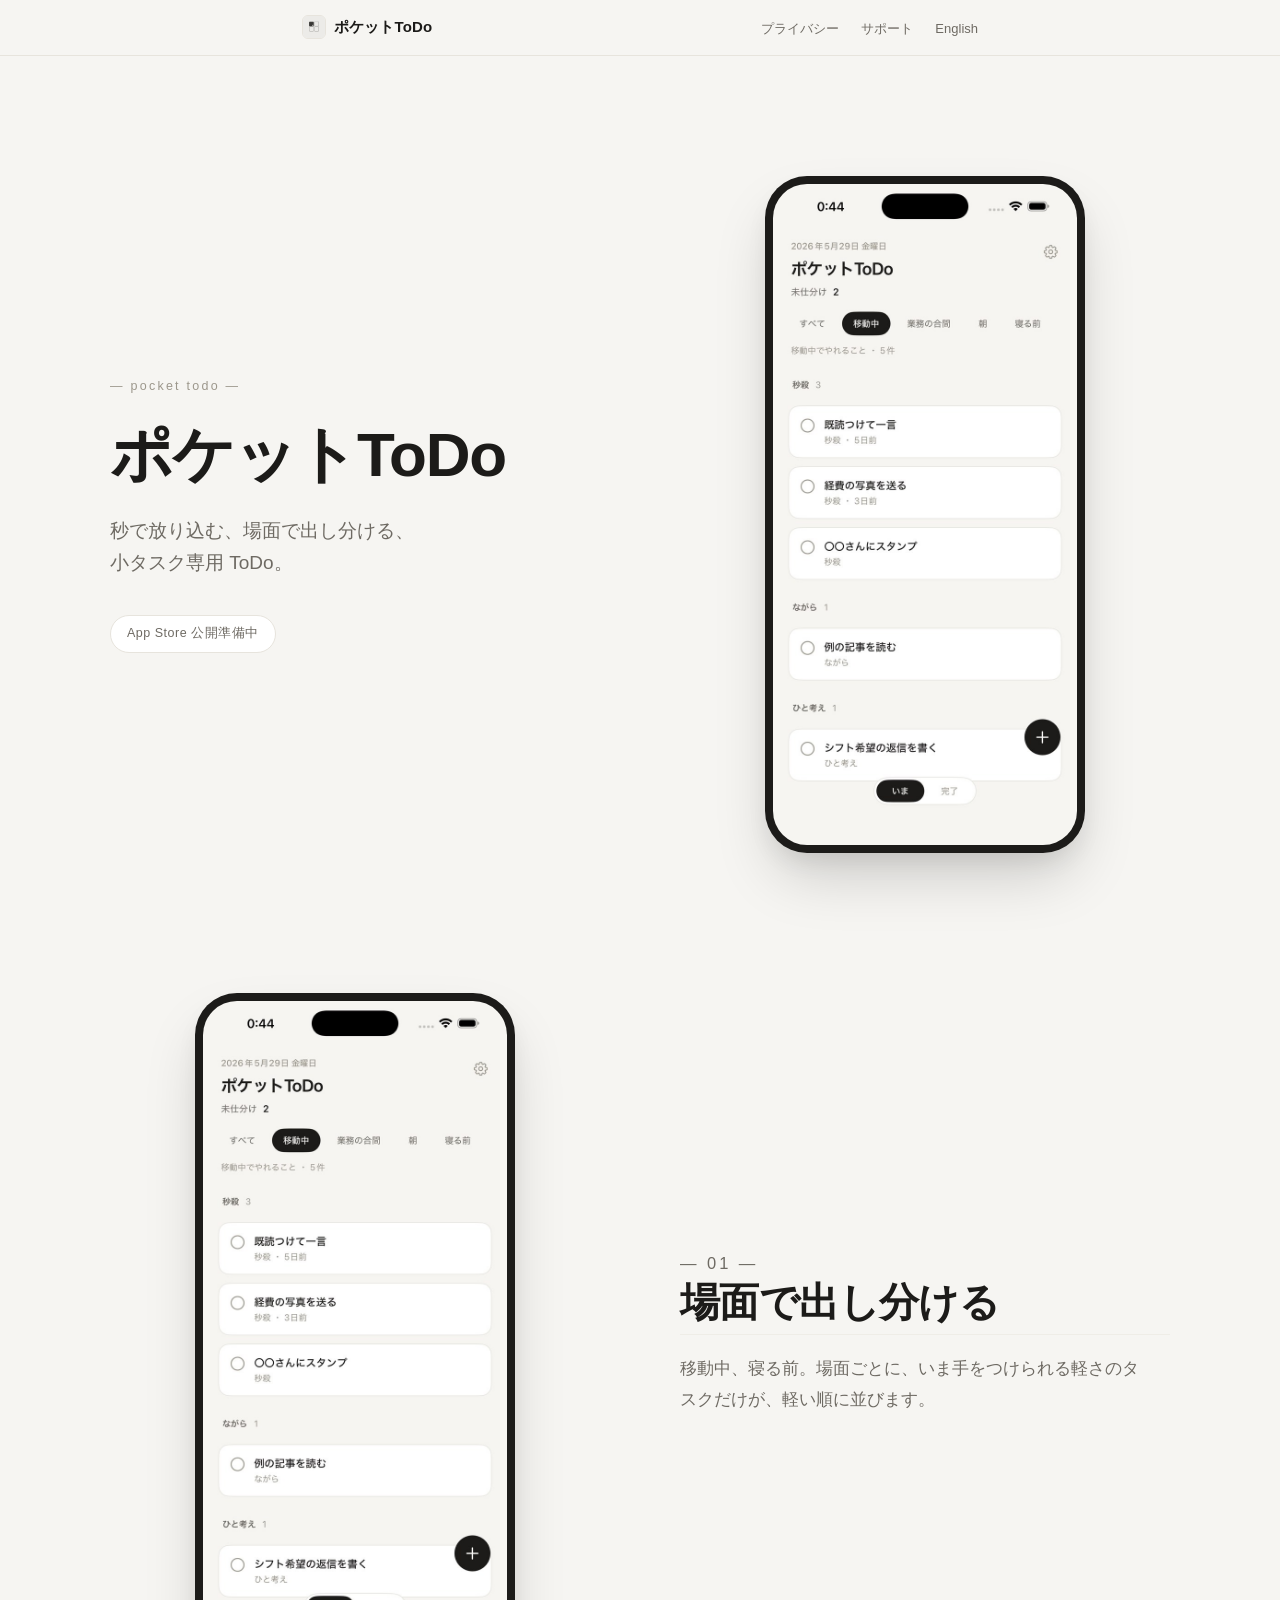
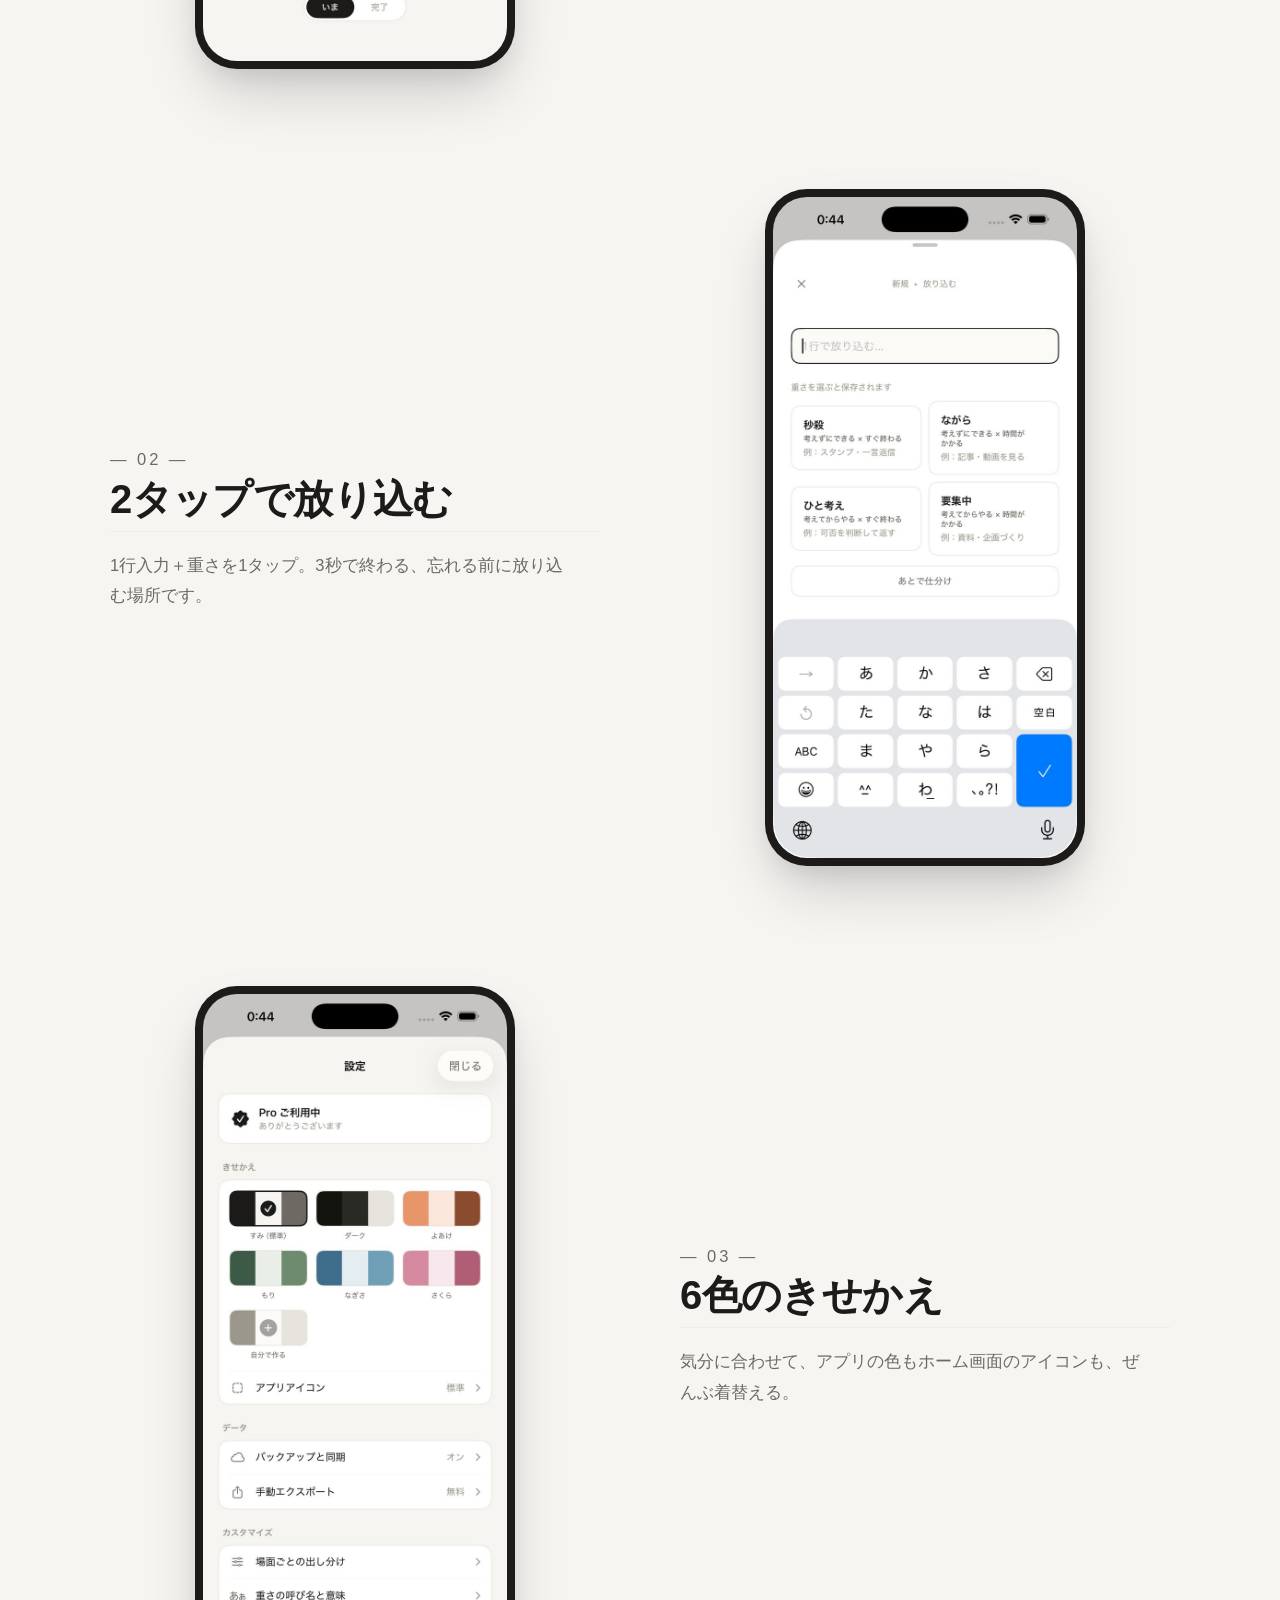
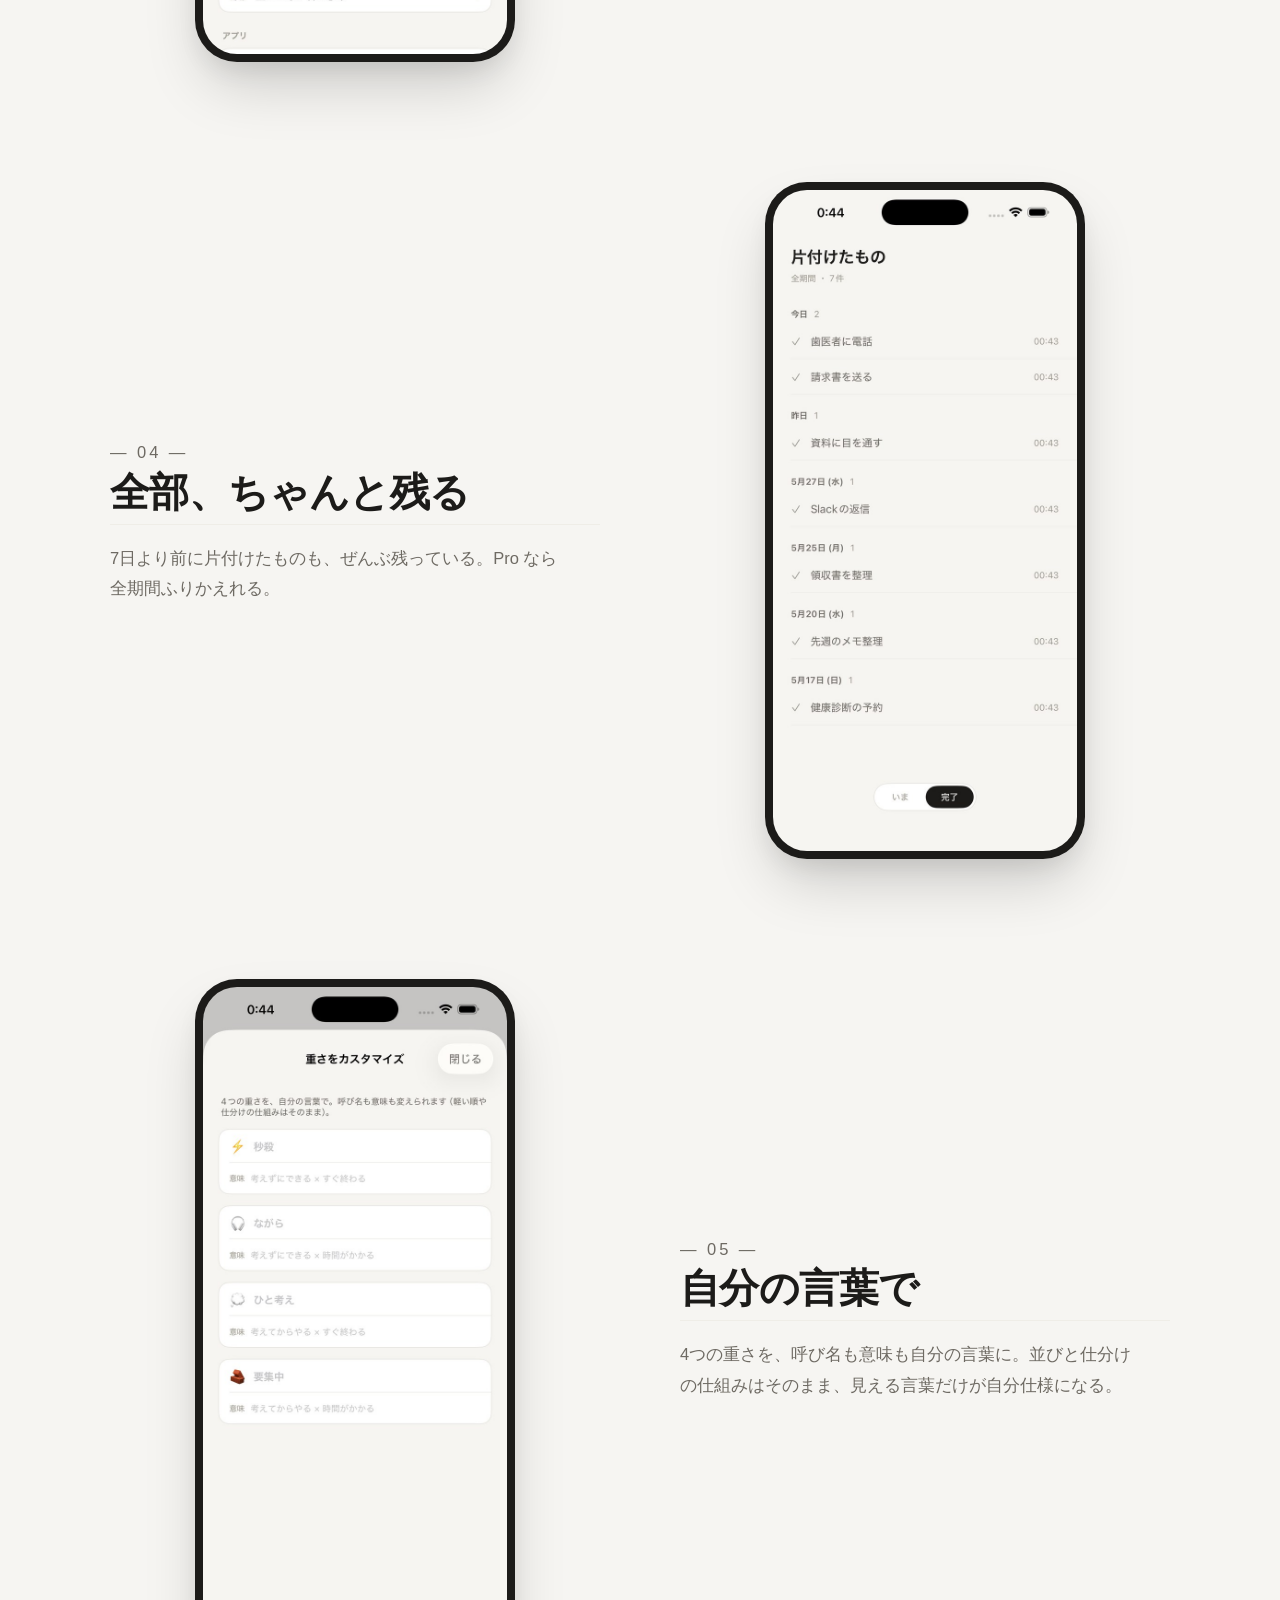
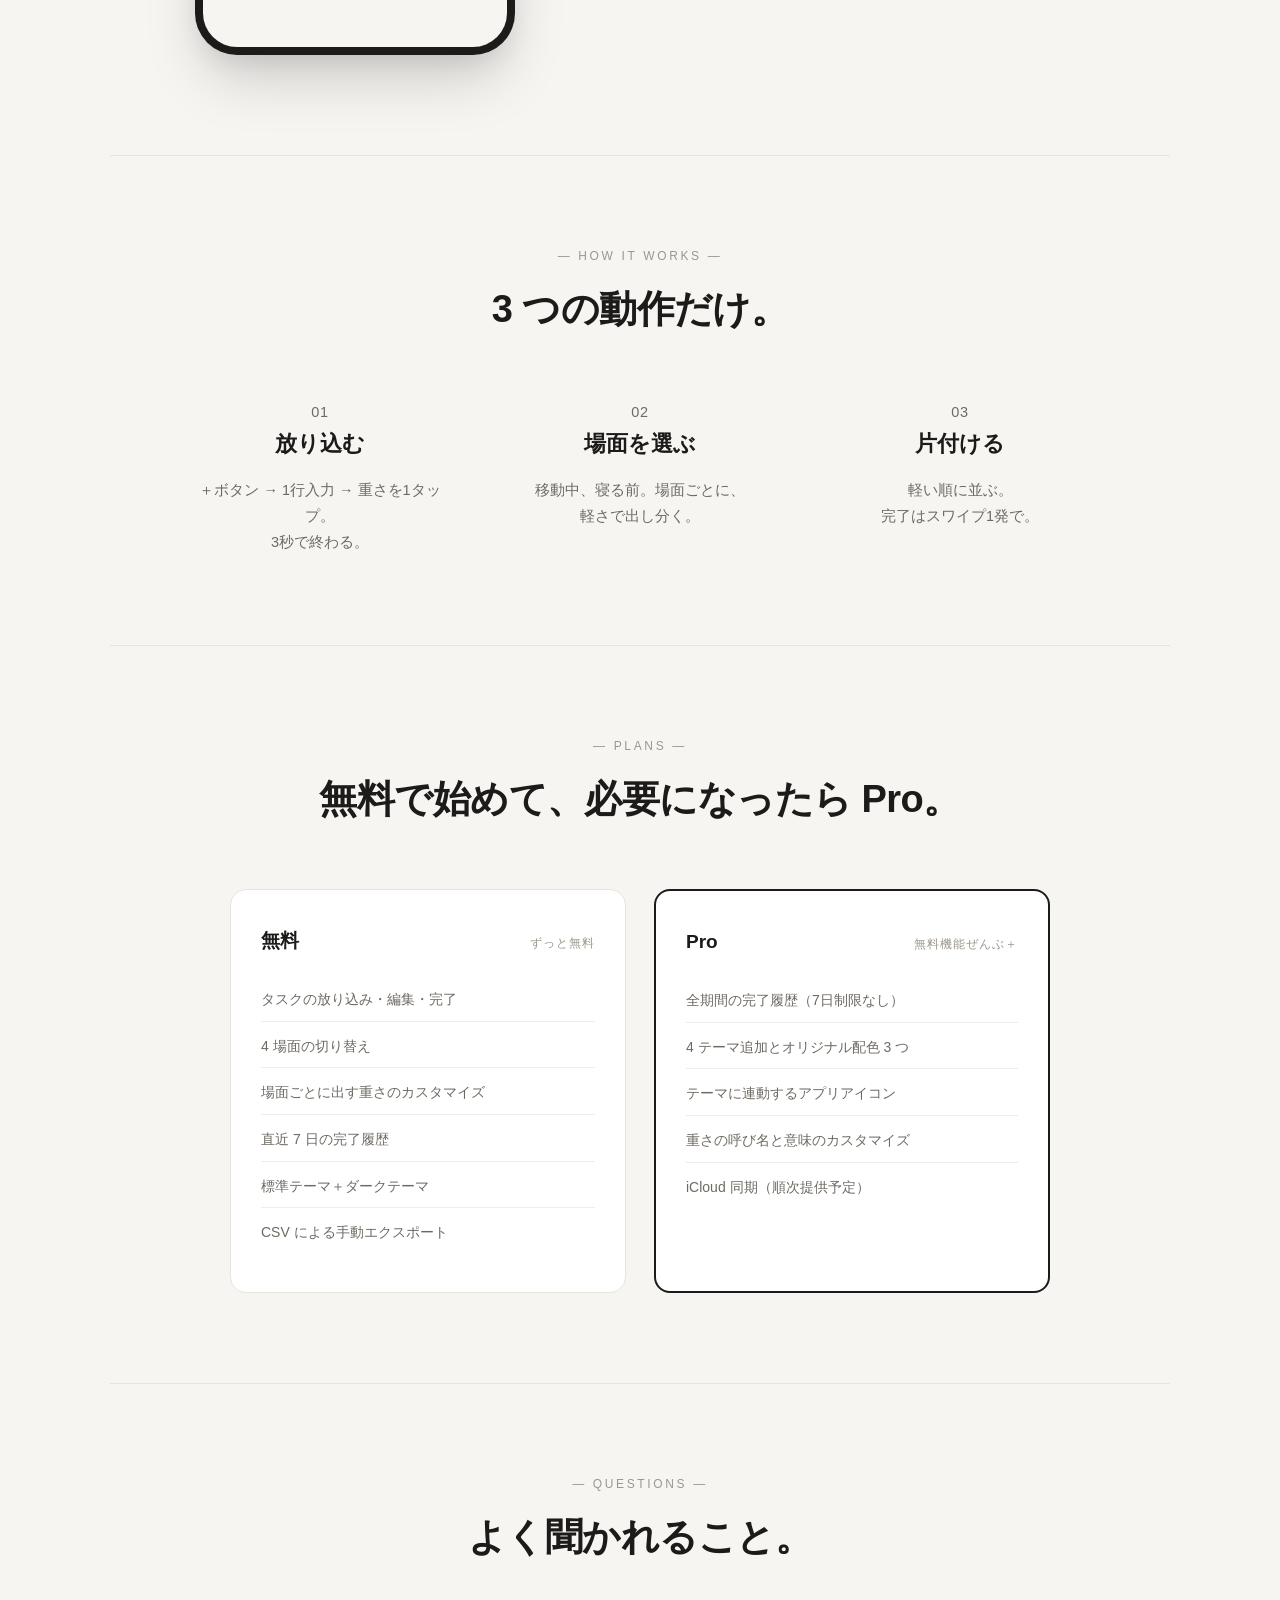
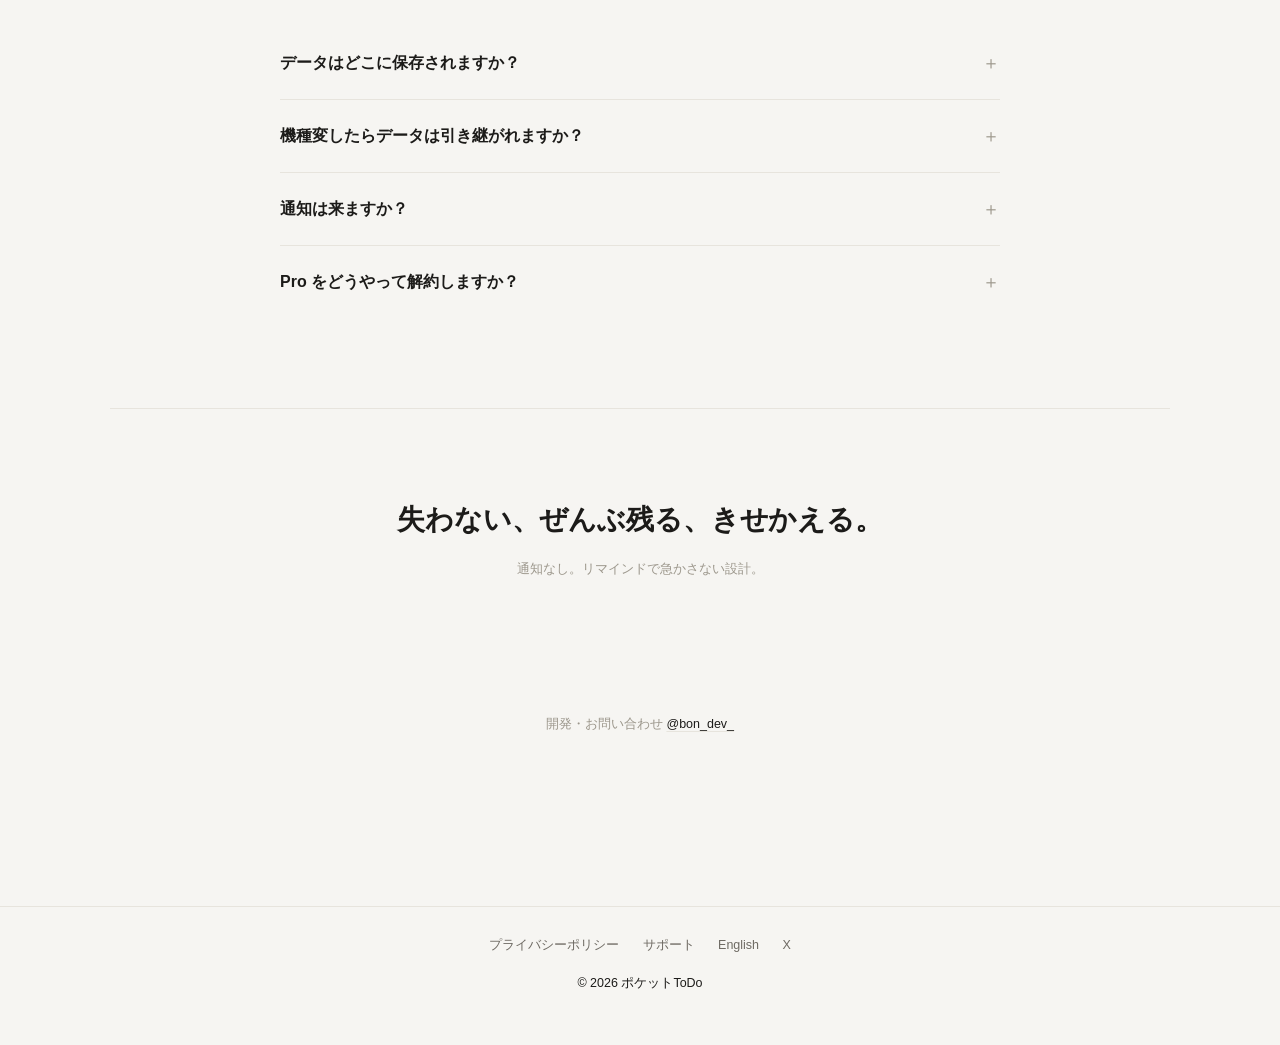
==== b/index.html @ 8f45cc1b "Add A/B landing variants for comparison - /a/ : full version (How it works, Plans, Pricing, FAQ x6, " ====
<!doctype html>
<html lang="ja">
<head>
<meta charset="utf-8">
<title>[B版] ポケットToDo — 必須3つだけ追加</title>
<meta name="viewport" content="width=device-width,initial-scale=1">
<meta name="description" content="秒で放り込む、場面で出し分ける、小タスク専用 ToDo。">
<link rel="icon" type="image/png" href="../icon.png">
<link rel="apple-touch-icon" href="../icon.png">
<link rel="stylesheet" href="../styles.css">
<meta name="theme-color" content="#F6F5F2">
</head>
<body>

<header class="nav"><div class="inner">
  <a class="brand" href="../"><img src="../icon.png" alt="">ポケットToDo</a>
  <nav class="links">
    <a href="../privacy.html">プライバシー</a>
    <a href="../support.html">サポート</a>
    <a href="../en/">English</a>
  </nav>
</div></header>

<main class="wrap-wide">

  <!-- HERO -->
  <section class="hero-v2">
    <div class="hero-text">
      <p class="mark">—  pocket todo  —</p>
      <h1>ポケットToDo</h1>
      <p class="tagline">
        秒で放り込む、場面で出し分ける、<br>
        小タスク専用 ToDo。
      </p>
      <span class="pill">App Store 公開準備中</span>
    </div>
    <div class="hero-phone">
      <div class="phone-frame">
        <img src="../web-screenshots/01-home-ido.jpg" alt="">
      </div>
    </div>
  </section>

  <!-- SHOWCASE -->
  <section class="showcase">
    <article class="feat">
      <div class="feat-phone"><div class="phone-frame"><img src="../web-screenshots/01-home-ido.jpg" alt=""></div></div>
      <div class="feat-text">
        <p class="mark">—  01  —</p>
        <h2>場面で出し分ける</h2>
        <p>移動中、寝る前。場面ごとに、いま手をつけられる軽さのタスクだけが、軽い順に並びます。</p>
      </div>
    </article>
    <article class="feat reverse">
      <div class="feat-phone"><div class="phone-frame"><img src="../web-screenshots/02-add-open.jpg" alt=""></div></div>
      <div class="feat-text">
        <p class="mark">—  02  —</p>
        <h2>2タップで放り込む</h2>
        <p>1行入力＋重さを1タップ。3秒で終わる、忘れる前に放り込む場所です。</p>
      </div>
    </article>
    <article class="feat">
      <div class="feat-phone"><div class="phone-frame"><img src="../web-screenshots/03-settings-themes.jpg" alt=""></div></div>
      <div class="feat-text">
        <p class="mark">—  03  —</p>
        <h2>6色のきせかえ</h2>
        <p>気分に合わせて、アプリの色もホーム画面のアイコンも、ぜんぶ着替える。</p>
      </div>
    </article>
    <article class="feat reverse">
      <div class="feat-phone"><div class="phone-frame"><img src="../web-screenshots/04-history-full.jpg" alt=""></div></div>
      <div class="feat-text">
        <p class="mark">—  04  —</p>
        <h2>全部、ちゃんと残る</h2>
        <p>7日より前に片付けたものも、ぜんぶ残っている。Pro なら全期間ふりかえれる。</p>
      </div>
    </article>
    <article class="feat">
      <div class="feat-phone"><div class="phone-frame"><img src="../web-screenshots/05-weight-rename.jpg" alt=""></div></div>
      <div class="feat-text">
        <p class="mark">—  05  —</p>
        <h2>自分の言葉で</h2>
        <p>4つの重さを、呼び名も意味も自分の言葉に。並びと仕分けの仕組みはそのまま、見える言葉だけが自分仕様になる。</p>
      </div>
    </article>
  </section>

  <!-- HOW IT WORKS -->
  <section class="howto">
    <p class="section-mark">—  HOW IT WORKS  —</p>
    <h3 class="section-title">3 つの動作だけ。</h3>
    <div class="steps">
      <div class="step">
        <p class="step-num">01</p>
        <h4>放り込む</h4>
        <p>＋ボタン → 1行入力 → 重さを1タップ。<br>3秒で終わる。</p>
      </div>
      <div class="step">
        <p class="step-num">02</p>
        <h4>場面を選ぶ</h4>
        <p>移動中、寝る前。場面ごとに、<br>軽さで出し分く。</p>
      </div>
      <div class="step">
        <p class="step-num">03</p>
        <h4>片付ける</h4>
        <p>軽い順に並ぶ。<br>完了はスワイプ1発で。</p>
      </div>
    </div>
  </section>

  <!-- FREE vs PRO -->
  <section class="tiers">
    <p class="section-mark">—  PLANS  —</p>
    <h3 class="section-title">無料で始めて、必要になったら Pro。</h3>
    <div class="tier-cards">
      <div class="tier">
        <div class="tier-head">
          <h4>無料</h4>
          <span class="tier-tag">ずっと無料</span>
        </div>
        <ul>
          <li>タスクの放り込み・編集・完了</li>
          <li>4 場面の切り替え</li>
          <li>場面ごとに出す重さのカスタマイズ</li>
          <li>直近 7 日の完了履歴</li>
          <li>標準テーマ＋ダークテーマ</li>
          <li>CSV による手動エクスポート</li>
        </ul>
      </div>
      <div class="tier pro">
        <div class="tier-head">
          <h4>Pro</h4>
          <span class="tier-tag">無料機能ぜんぶ＋</span>
        </div>
        <ul>
          <li>全期間の完了履歴（7日制限なし）</li>
          <li>4 テーマ追加とオリジナル配色 3 つ</li>
          <li>テーマに連動するアプリアイコン</li>
          <li>重さの呼び名と意味のカスタマイズ</li>
          <li>iCloud 同期（順次提供予定）</li>
        </ul>
      </div>
    </div>
  </section>

  <!-- FAQ -->
  <section class="faq">
    <p class="section-mark">—  QUESTIONS  —</p>
    <h3 class="section-title">よく聞かれること。</h3>
    <div class="qa-list">
      <details class="qa">
        <summary>データはどこに保存されますか？</summary>
        <p>すべて端末内に保存されます。サーバーには一切送られません。アカウント登録もログインも不要です。</p>
      </details>
      <details class="qa">
        <summary>機種変したらデータは引き継がれますか？</summary>
        <p>無料版では「手動エクスポート」（CSV）でデータを書き出し、新しい端末で取り込めます。Pro 版では iCloud 同期に順次対応します。</p>
      </details>
      <details class="qa">
        <summary>通知は来ますか？</summary>
        <p>来ません。急かさない設計のため、通知機能を意図的に持っていません。</p>
      </details>
      <details class="qa">
        <summary>Pro をどうやって解約しますか？</summary>
        <p>iPhone の「設定 → サブスクリプション → ポケットToDo」から解約できます。タスクデータは消えません。</p>
      </details>
    </div>
  </section>

  <!-- PHILOSOPHY -->
  <section class="philosophy">
    <blockquote>失わない、ぜんぶ残る、きせかえる。</blockquote>
    <p class="fine philosophy-cap">通知なし。リマインドで急かさない設計。</p>
  </section>

  <p class="fine" style="margin-top:64px;text-align:center">
    開発・お問い合わせ <a href="https://x.com/bon_dev_" target="_blank" rel="noopener">@bon_dev_</a>
  </p>
</main>

<footer class="site">
  <a href="../privacy.html">プライバシーポリシー</a>
  <a href="../support.html">サポート</a>
  <a href="../en/">English</a>
  <a href="https://x.com/bon_dev_" target="_blank" rel="noopener">X</a>
  <p style="margin-top:16px">&copy; 2026 ポケットToDo</p>
</footer>
</body>
</html>
---- styles.css ----
/* ポケットToDo — Web (Privacy / Support / Landing)
   アプリのsumiパレットに完全準拠した最小スタイル */

:root {
  --bg: #F6F5F2;
  --surface: #FFFFFF;
  --ink: #1C1B19;
  --ink2: #6E6A63;
  --ink3: #9C978C;
  --hairline: #E7E4DD;
  --divider: #EFEDE7;
  --r-card: 16px;
  --r-ctl: 13px;
}

* { box-sizing: border-box; }

html, body {
  margin: 0;
  padding: 0;
  background: var(--bg);
  color: var(--ink);
  font-family: -apple-system, BlinkMacSystemFont, "Hiragino Sans",
    "Hiragino Kaku Gothic ProN", "Yu Gothic", Meiryo, sans-serif;
  font-size: 15.5px;
  line-height: 1.75;
  -webkit-font-smoothing: antialiased;
  -webkit-text-size-adjust: 100%;
}

.wrap {
  max-width: 720px;
  margin: 0 auto;
  padding: 40px 22px 80px;
}

/* ヘッダ（全ページ共通） */
header.nav {
  border-bottom: 1px solid var(--hairline);
  background: var(--bg);
  position: sticky;
  top: 0;
  z-index: 10;
  backdrop-filter: saturate(140%) blur(8px);
  -webkit-backdrop-filter: saturate(140%) blur(8px);
}
header.nav .inner {
  max-width: 720px;
  margin: 0 auto;
  padding: 14px 22px;
  display: flex;
  align-items: center;
  justify-content: space-between;
}
header.nav a.brand {
  text-decoration: none;
  color: var(--ink);
  font-weight: 600;
  font-size: 15px;
  letter-spacing: 0.01em;
}
header.nav a.brand img {
  width: 24px;
  height: 24px;
  vertical-align: -7px;
  margin-right: 8px;
  border-radius: 6px;
  border: 1px solid var(--hairline);
}
header.nav .links a {
  color: var(--ink2);
  text-decoration: none;
  font-size: 13px;
  margin-left: 18px;
}
header.nav .links a:hover { color: var(--ink); }

/* タイトル類 */
h1 {
  font-size: 26px;
  font-weight: 600;
  letter-spacing: -0.01em;
  margin: 8px 0 6px;
  line-height: 1.4;
}
h2 {
  font-size: 18px;
  font-weight: 600;
  margin: 40px 0 12px;
  padding-bottom: 8px;
  border-bottom: 1px solid var(--divider);
}
h3 {
  font-size: 15.5px;
  font-weight: 600;
  margin: 28px 0 6px;
}
p { margin: 10px 0; color: var(--ink); }
.lead {
  color: var(--ink2);
  margin-top: 0;
  margin-bottom: 28px;
}
.muted { color: var(--ink2); font-size: 13.5px; }
.fine { color: var(--ink3); font-size: 12.5px; }

a {
  color: var(--ink);
  text-decoration: underline;
  text-decoration-color: var(--hairline);
  text-underline-offset: 3px;
}
a:hover { text-decoration-color: var(--ink2); }

ul { padding-left: 22px; margin: 8px 0; }
li { margin: 4px 0; }

/* カード（FAQ / お問い合わせ など） */
.card {
  background: var(--surface);
  border: 1px solid var(--hairline);
  border-radius: var(--r-card);
  padding: 20px 22px;
  margin: 14px 0;
}
.card h3 { margin-top: 0; }
.card p:last-child { margin-bottom: 0; }

/* フッタ */
footer.site {
  border-top: 1px solid var(--hairline);
  margin-top: 80px;
  padding: 28px 22px 40px;
  text-align: center;
  color: var(--ink3);
  font-size: 12.5px;
}
footer.site a {
  color: var(--ink2);
  margin: 0 10px;
  text-decoration: none;
}
footer.site a:hover { color: var(--ink); text-decoration: underline; }

/* ─────────────────────────────────────────
   ランディング v2 — Pocket Quiet 哲学に準拠
   ───────────────────────────────────────── */

.wrap-wide {
  max-width: 1120px;
  margin: 0 auto;
  padding: 40px 30px 80px;
}

/* 書誌的な小印 */
.mark {
  font-size: 12.5px;
  color: var(--ink3);
  letter-spacing: 0.18em;
  margin: 0 0 24px;
  font-weight: 500;
}

/* HERO v2 */
.hero-v2 {
  display: grid;
  grid-template-columns: 1fr 1fr;
  gap: 80px;
  align-items: center;
  padding: 80px 0 100px;
}
.hero-text h1 {
  font-size: 62px;
  font-weight: 700;
  margin: 0 0 28px;
  letter-spacing: -0.02em;
  line-height: 1.05;
  color: var(--ink);
}
.hero-text .tagline {
  font-size: 19px;
  line-height: 1.7;
  color: var(--ink2);
  margin: 0 0 36px;
}
.hero-text .pill {
  display: inline-block;
  padding: 7px 16px;
  background: var(--surface);
  border: 1px solid var(--hairline);
  border-radius: 999px;
  color: var(--ink2);
  font-size: 12.5px;
  letter-spacing: 0.04em;
}
.hero-phone {
  display: flex;
  justify-content: center;
}

/* デバイスフレーム共通 */
.phone-frame {
  background: var(--ink);
  padding: 8px;
  border-radius: 42px;
  display: inline-block;
  box-shadow:
    0 30px 60px -10px rgba(0, 0, 0, 0.18),
    0 12px 25px -5px rgba(0, 0, 0, 0.08);
  max-width: 320px;
}
.phone-frame img {
  display: block;
  width: 100%;
  border-radius: 34px;
}

/* SHOWCASE */
.showcase {
  display: flex;
  flex-direction: column;
  gap: 120px;
  padding: 40px 0 100px;
}
.feat {
  display: grid;
  grid-template-columns: 1fr 1fr;
  gap: 80px;
  align-items: center;
}
.feat.reverse {
  direction: rtl;
}
.feat.reverse > * {
  direction: ltr;
}
.feat-phone {
  display: flex;
  justify-content: center;
}
.feat-text h2 {
  font-size: 40px;
  font-weight: 700;
  margin: 0 0 18px;
  letter-spacing: -0.015em;
  line-height: 1.2;
  color: var(--ink);
}
.feat-text p {
  font-size: 16.5px;
  line-height: 1.85;
  color: var(--ink2);
  margin: 0;
  max-width: 460px;
}

/* PHILOSOPHY */
.philosophy {
  padding: 90px 0 70px;
  text-align: center;
  border-top: 1px solid var(--hairline);
}
.philosophy blockquote {
  font-size: 28px;
  font-weight: 600;
  color: var(--ink);
  margin: 0 0 18px;
  line-height: 1.5;
  letter-spacing: -0.005em;
}
.philosophy-cap {
  margin: 0 !important;
  color: var(--ink3);
}

/* ─── レスポンシブ ─── */

@media (max-width: 880px) {
  .wrap-wide {
    padding: 30px 22px 60px;
  }
  .hero-v2,
  .feat {
    grid-template-columns: 1fr;
    gap: 50px;
    padding: 50px 0;
  }
  .hero-v2 {
    padding-top: 30px;
  }
  .feat.reverse {
    direction: ltr;
  }
  .feat.reverse .feat-phone {
    order: -1;
  }
  .hero-text h1 {
    font-size: 44px;
  }
  .hero-text .tagline {
    font-size: 17px;
  }
  .feat-text h2 {
    font-size: 30px;
  }
  .showcase {
    gap: 80px;
    padding: 30px 0 70px;
  }
  .phone-frame {
    max-width: 280px;
  }
  .philosophy blockquote {
    font-size: 22px;
  }
}

/* ─────────────────────────────────────────
   追加セクション（A/B 共通）
   ───────────────────────────────────────── */

/* セクション共通 */
.section-mark {
  font-size: 12px;
  letter-spacing: 0.22em;
  color: var(--ink3);
  text-align: center;
  margin: 0 0 18px;
  font-weight: 500;
}
.section-title {
  font-size: 38px;
  font-weight: 700;
  text-align: center;
  margin: 0 0 64px;
  letter-spacing: -0.015em;
  line-height: 1.3;
  color: var(--ink);
}

/* HOW IT WORKS */
.howto {
  padding: 90px 0;
  border-top: 1px solid var(--hairline);
}
.steps {
  display: grid;
  grid-template-columns: repeat(3, 1fr);
  gap: 60px;
  max-width: 900px;
  margin: 0 auto;
}
.step { text-align: center; }
.step-num {
  font-size: 42px;
  font-weight: 200;
  color: var(--ink3);
  margin: 0 0 18px;
  letter-spacing: 0.05em;
  font-feature-settings: "tnum";
}
.step h4 {
  font-size: 22px;
  font-weight: 700;
  margin: 0 0 14px;
  color: var(--ink);
}
.step p {
  font-size: 14.5px;
  color: var(--ink2);
  line-height: 1.8;
  margin: 0;
}

/* FREE vs PRO */
.tiers {
  padding: 90px 0;
  border-top: 1px solid var(--hairline);
}
.tier-cards {
  display: grid;
  grid-template-columns: 1fr 1fr;
  gap: 28px;
  max-width: 820px;
  margin: 0 auto;
}
.tier {
  background: var(--surface);
  border: 1px solid var(--hairline);
  border-radius: var(--r-card);
  padding: 34px 30px;
}
.tier.pro {
  border-color: var(--ink);
  border-width: 2px;
}
.tier-head {
  display: flex;
  align-items: baseline;
  justify-content: space-between;
  margin-bottom: 22px;
}
.tier-head h4 {
  font-size: 19px;
  font-weight: 700;
  margin: 0;
  color: var(--ink);
}
.tier-head .tier-tag {
  font-size: 12px;
  color: var(--ink3);
  letter-spacing: 0.08em;
}
.tier ul {
  list-style: none;
  padding: 0;
  margin: 0;
}
.tier li {
  padding: 10px 0;
  border-bottom: 1px solid var(--divider);
  font-size: 14px;
  color: var(--ink2);
  line-height: 1.55;
}
.tier li:last-child { border-bottom: none; }

/* PRICING */
.pricing-table {
  padding: 90px 0;
  border-top: 1px solid var(--hairline);
}
.prices {
  display: grid;
  grid-template-columns: repeat(3, 1fr);
  gap: 36px;
  max-width: 820px;
  margin: 0 auto 24px;
}
.price { text-align: center; }
.price-name {
  font-size: 12px;
  color: var(--ink3);
  letter-spacing: 0.16em;
  margin: 0 0 14px;
  text-transform: uppercase;
}
.price-amount {
  font-size: 34px;
  font-weight: 700;
  color: var(--ink);
  margin: 0 0 8px;
  letter-spacing: -0.01em;
}
.price-amount span {
  font-size: 15px;
  font-weight: 400;
  color: var(--ink3);
  margin-left: 2px;
}
.price-note {
  font-size: 12.5px;
  color: var(--ink2);
  margin: 0;
  line-height: 1.55;
}

/* FAQ */
.faq {
  padding: 90px 0;
  border-top: 1px solid var(--hairline);
}
.qa-list {
  max-width: 720px;
  margin: 0 auto;
}
.qa {
  border-bottom: 1px solid var(--hairline);
  padding: 22px 0;
}
.qa:last-child { border-bottom: none; }
.qa summary {
  font-size: 16px;
  font-weight: 600;
  color: var(--ink);
  cursor: pointer;
  list-style: none;
  display: flex;
  justify-content: space-between;
  align-items: center;
  gap: 16px;
}
.qa summary::-webkit-details-marker { display: none; }
.qa summary::after {
  content: "＋";
  color: var(--ink3);
  font-weight: 300;
  font-size: 18px;
  line-height: 1;
  flex-shrink: 0;
}
.qa[open] summary::after { content: "−"; }
.qa p {
  font-size: 14.5px;
  color: var(--ink2);
  line-height: 1.8;
  margin: 14px 0 0;
}

/* PRIVACY STATEMENT */
.privacy-statement {
  padding: 100px 0;
  border-top: 1px solid var(--hairline);
  text-align: center;
}
.privacy-statement .big-statement {
  font-size: 17px;
  line-height: 1.95;
  color: var(--ink);
  max-width: 580px;
  margin: 0 auto 22px;
}
.privacy-statement a {
  font-size: 13.5px;
  color: var(--ink2);
}

.center { text-align: center; }

/* レスポンシブ：追加セクション */
@media (max-width: 880px) {
  .section-title { font-size: 28px; margin-bottom: 44px; }
  .steps, .tier-cards, .prices {
    grid-template-columns: 1fr;
    gap: 36px;
  }
  .howto, .tiers, .pricing-table, .faq, .privacy-statement {
    padding: 60px 0;
  }
  .privacy-statement .big-statement { font-size: 15px; }
}

/* ─── 旧 .hero / .features クラスは互換のため残置（privacy/support 兼用） ─── */

.hero {
  text-align: center;
  padding: 60px 0 40px;
}
.hero .icon {
  width: 96px;
  height: 96px;
  border-radius: 22px;
  border: 1px solid var(--hairline);
  margin: 0 auto 24px;
  display: block;
}
.hero h1 {
  font-size: 34px;
  margin-bottom: 10px;
}
.hero .tagline {
  font-size: 17px;
  color: var(--ink2);
  margin: 0 0 32px;
}
.hero .pill {
  display: inline-block;
  padding: 6px 14px;
  background: var(--surface);
  border: 1px solid var(--hairline);
  border-radius: 999px;
  color: var(--ink2);
  font-size: 12.5px;
  letter-spacing: 0.02em;
}
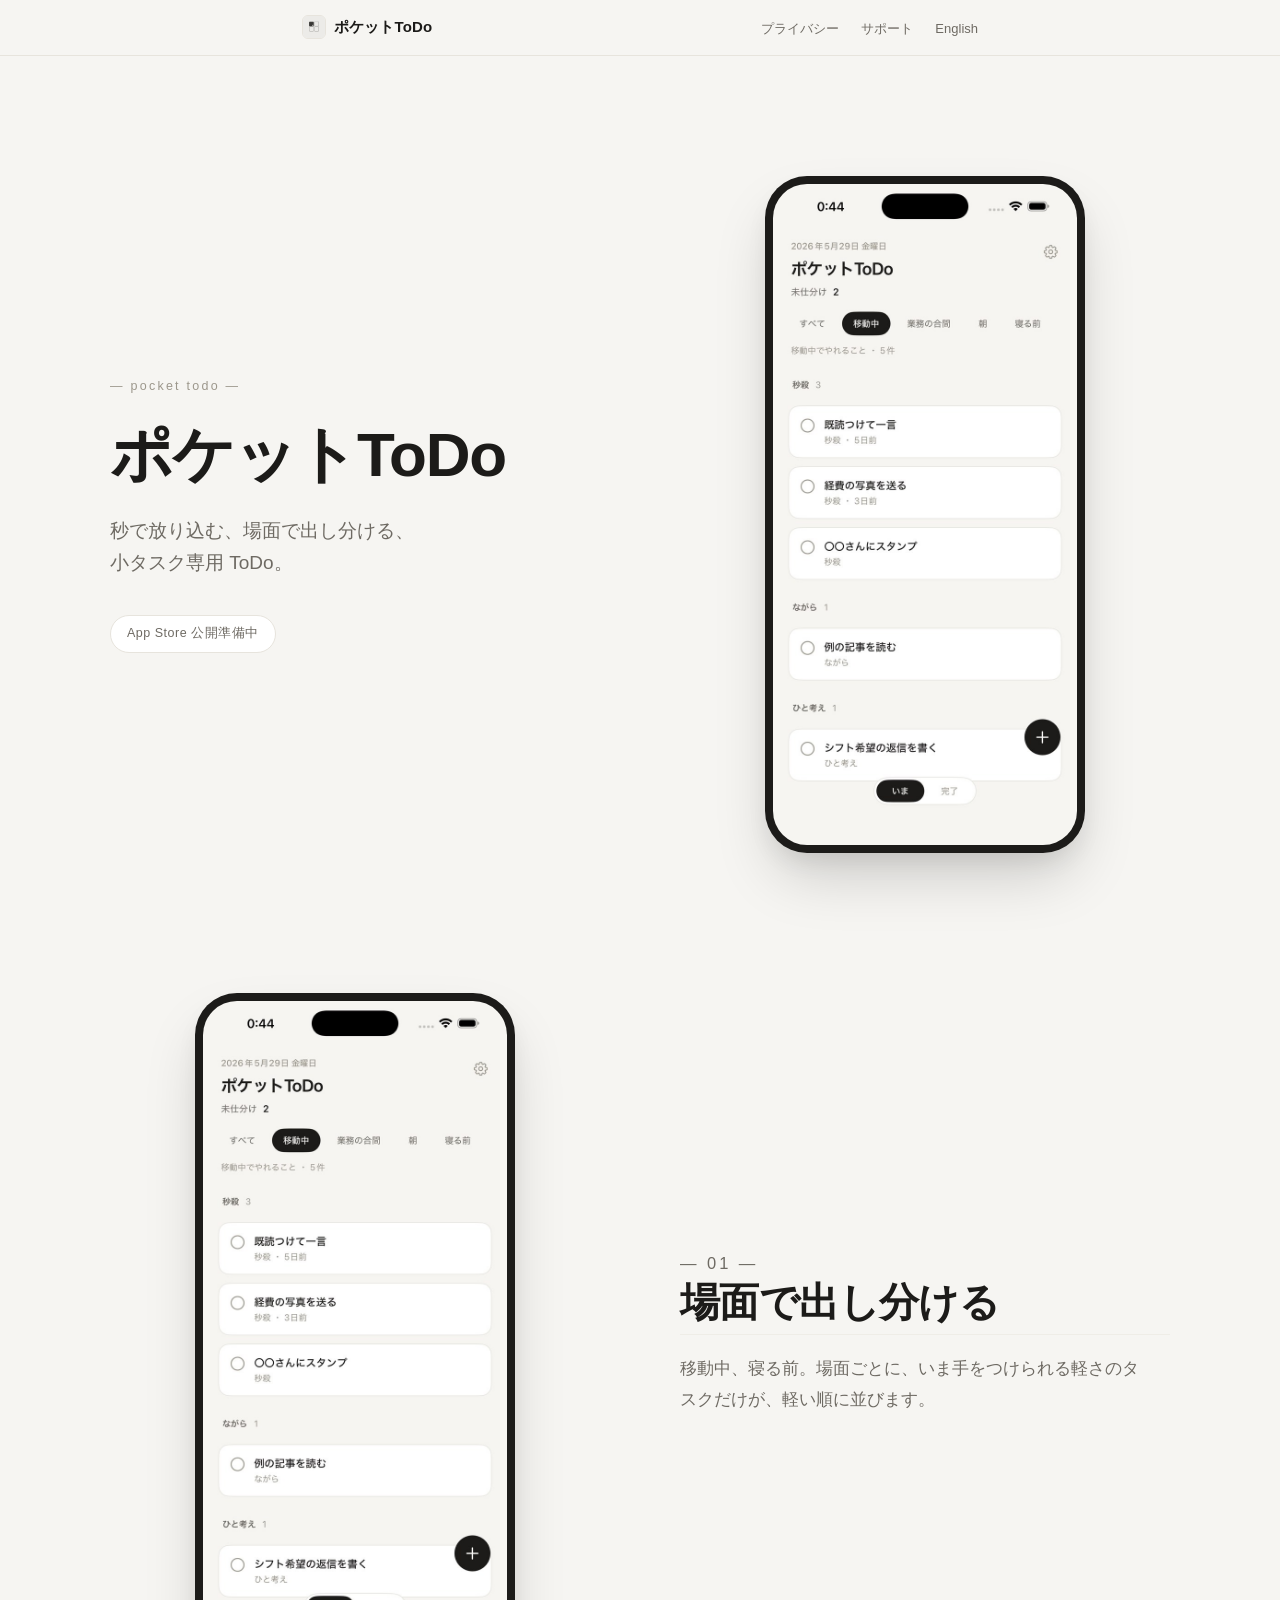
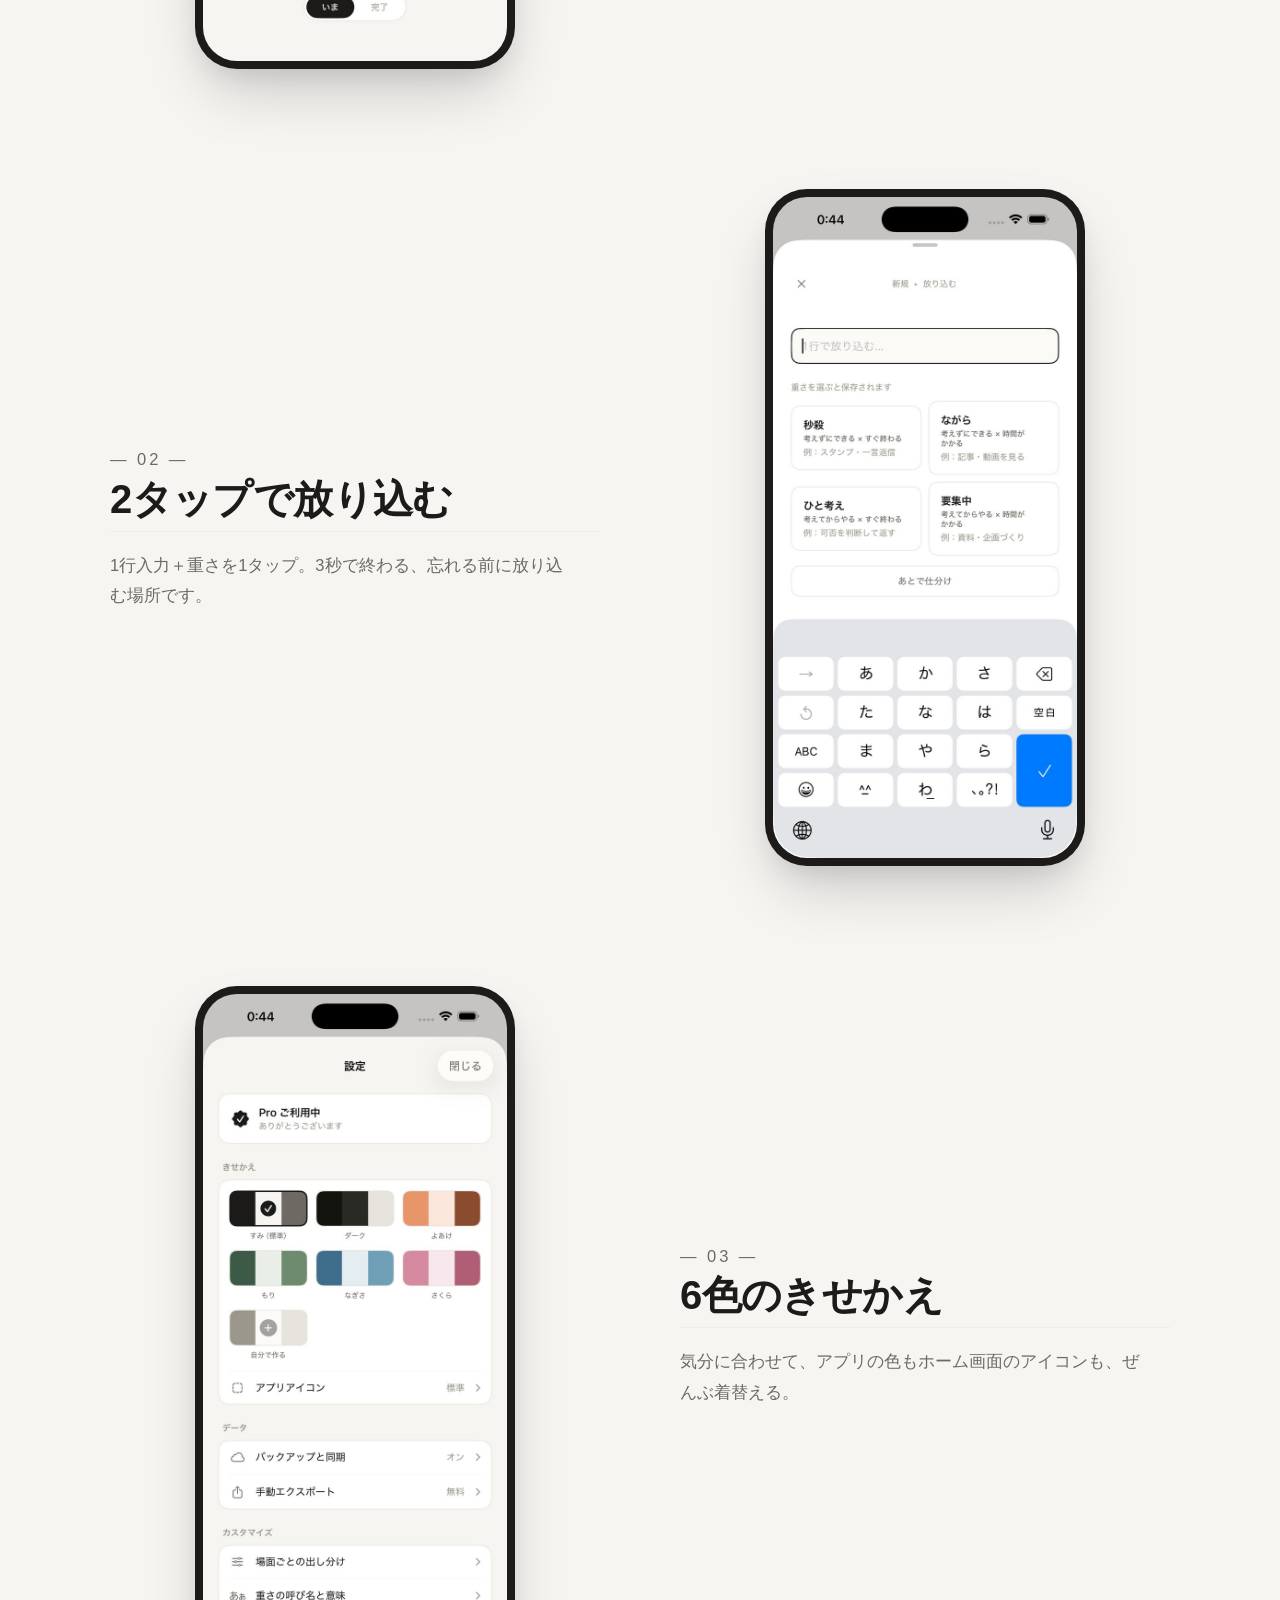
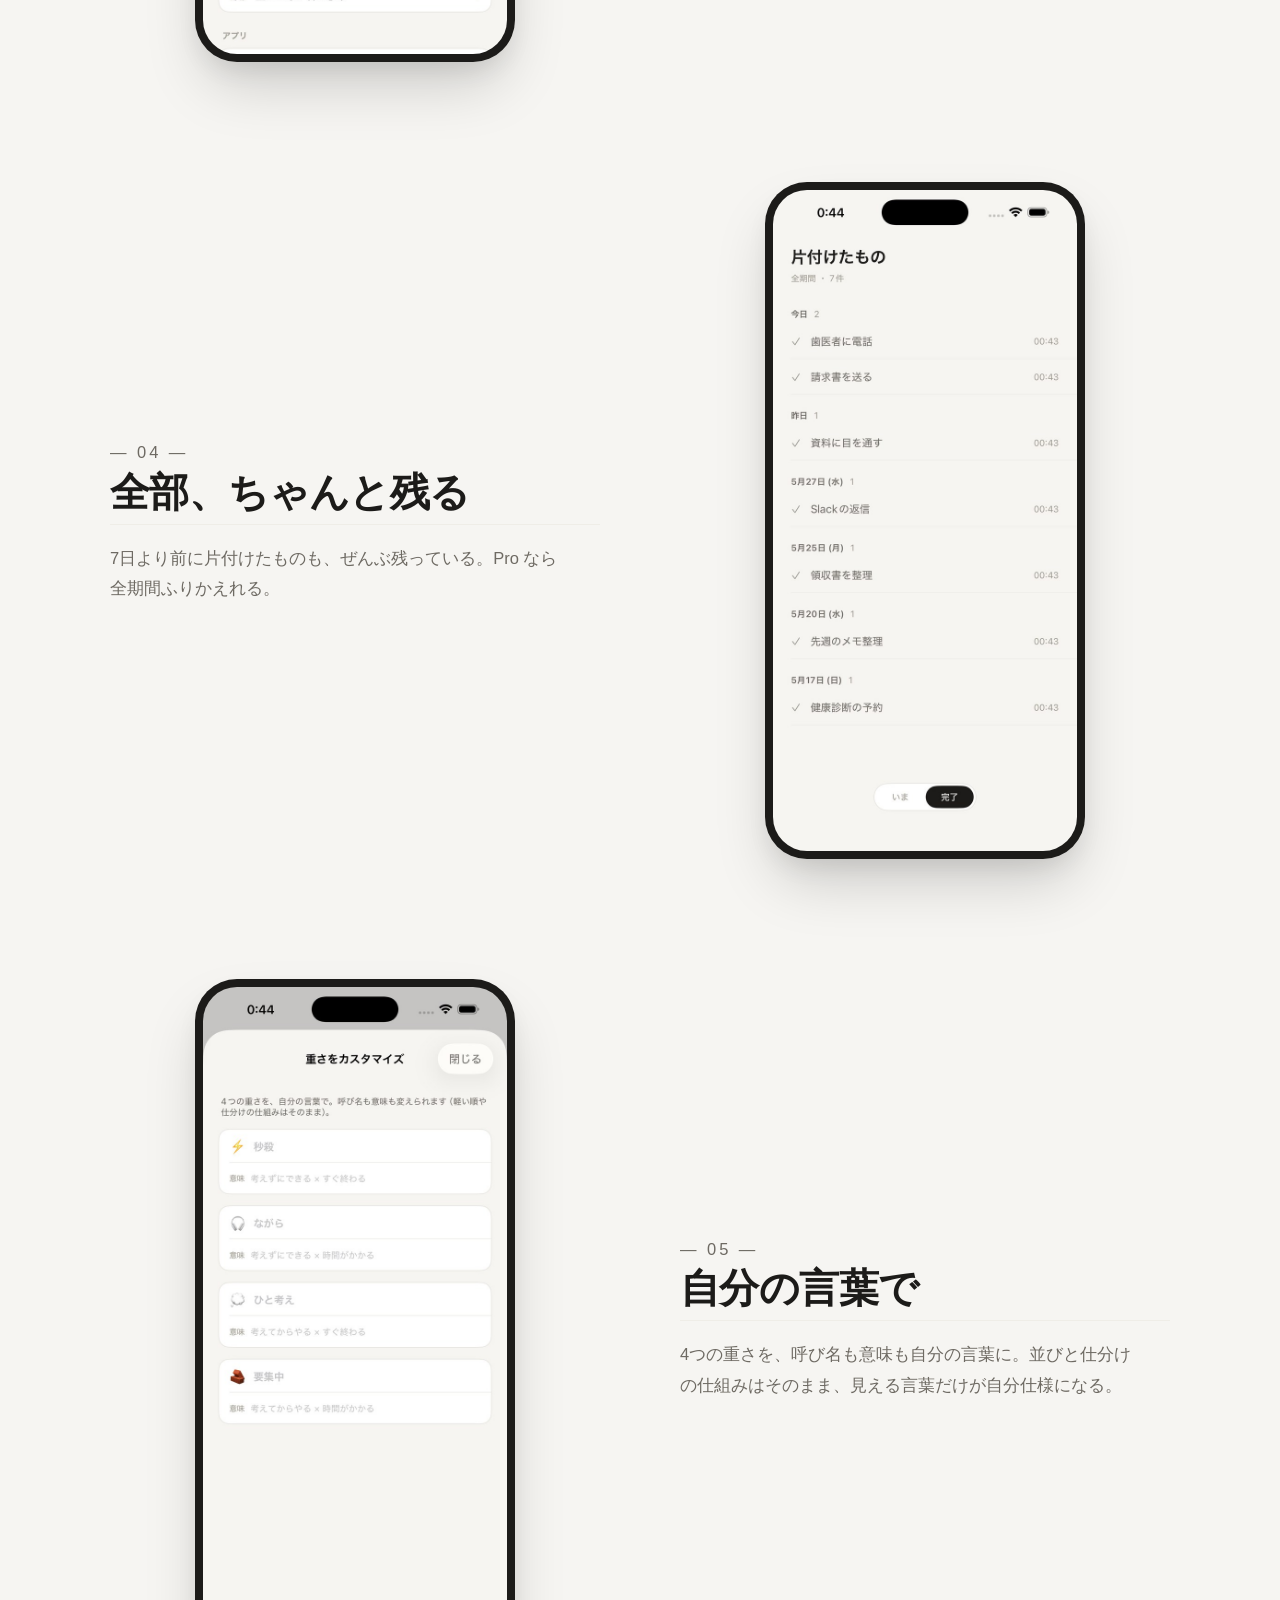
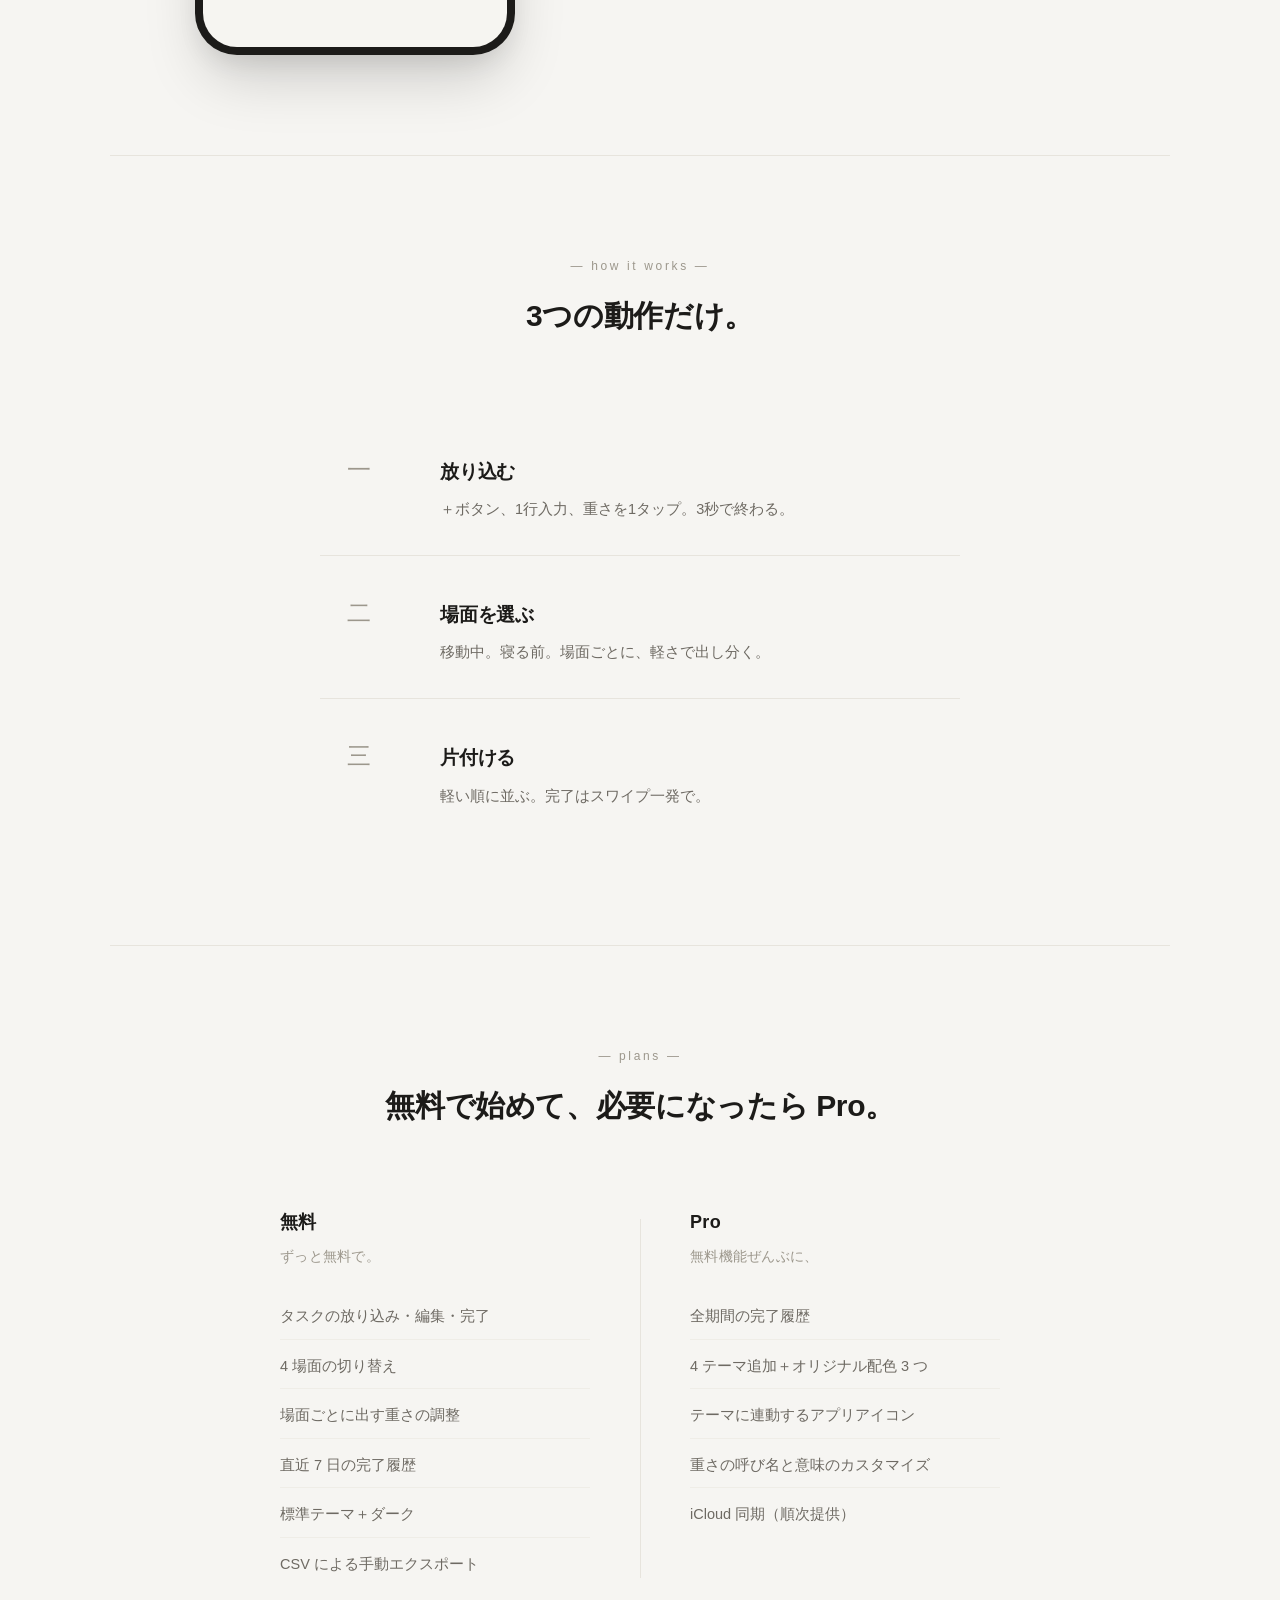
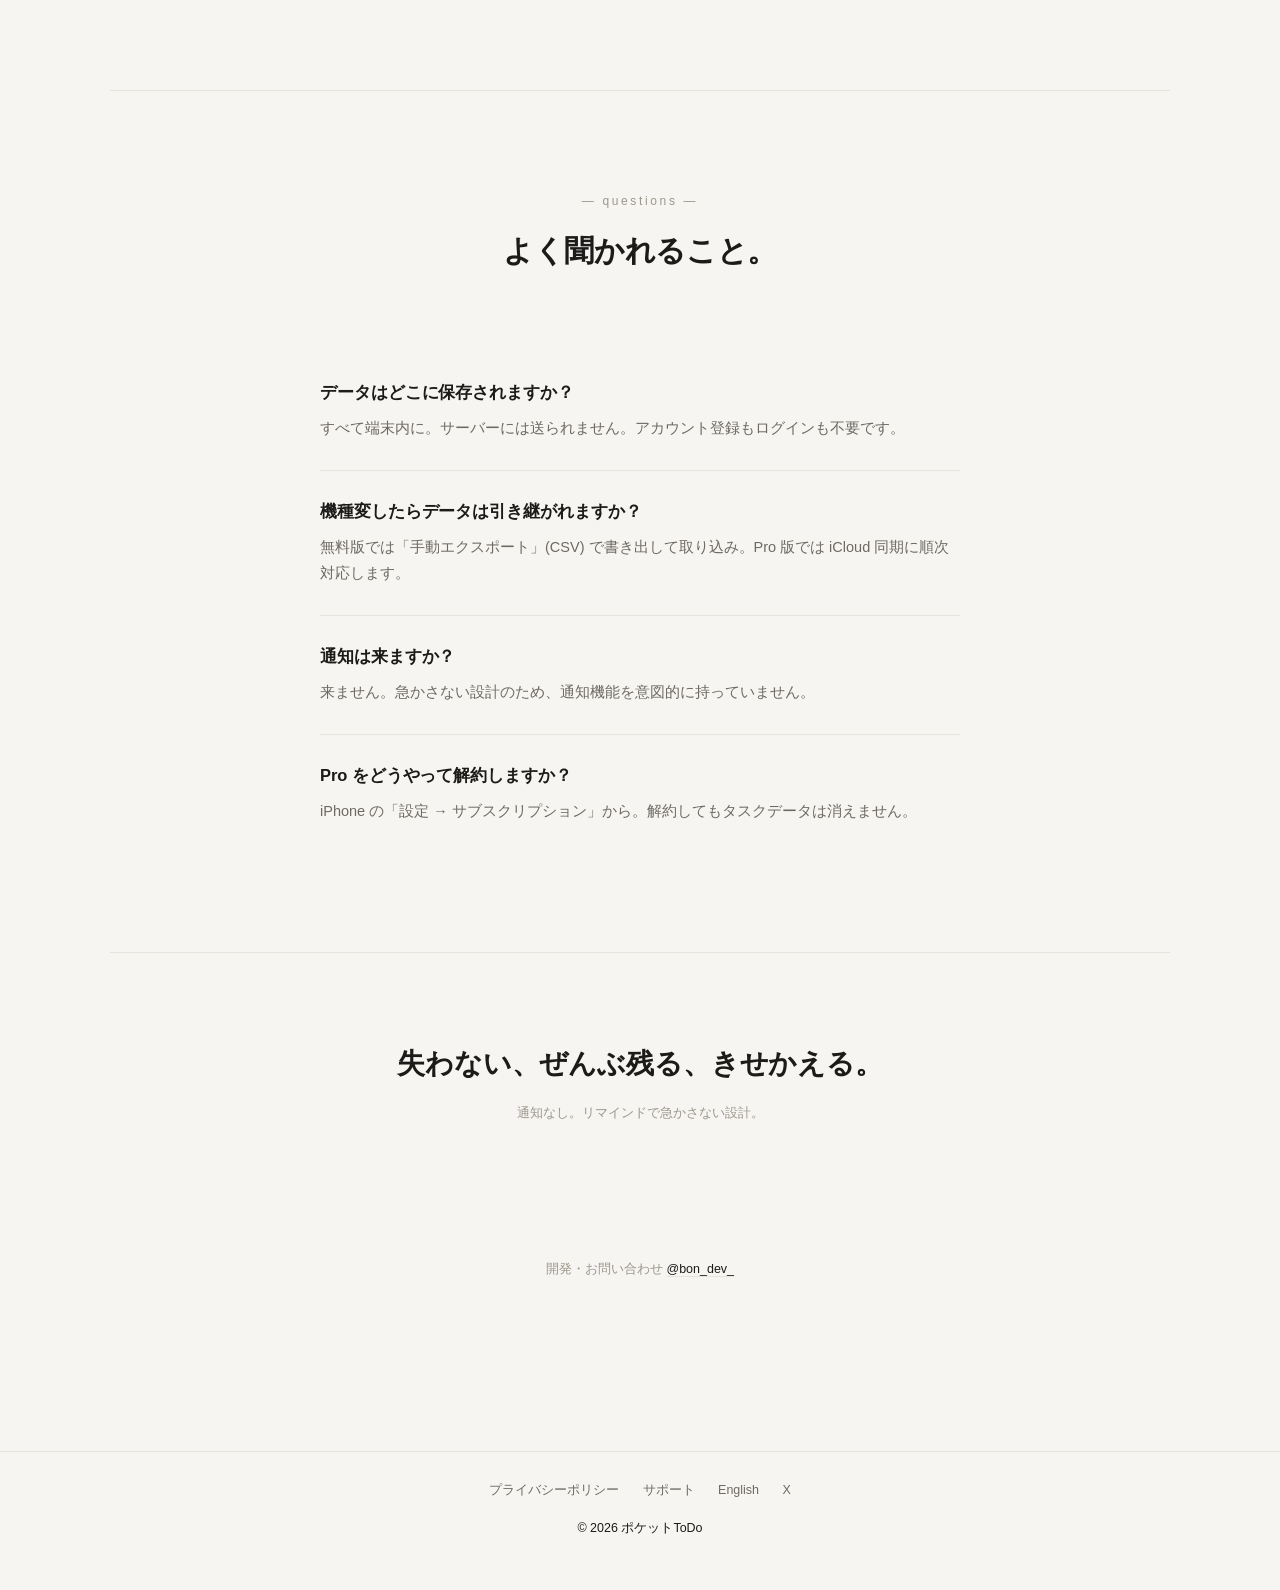
==== commit 5953c219: "Refine B variant to match Pocket Quiet aesthetic - Remove box borders, use hairlines for separation " ====
--- a/b/index.html
+++ b/b/index.html
@@ -2,12 +2,19 @@
 <html lang="ja">
 <head>
 <meta charset="utf-8">
-<title>[B版] ポケットToDo — 必須3つだけ追加</title>
+<title>ポケットToDo — 秒で放り込む、場面で出し分ける</title>
 <meta name="viewport" content="width=device-width,initial-scale=1">
-<meta name="description" content="秒で放り込む、場面で出し分ける、小タスク専用 ToDo。">
+<meta name="description" content="秒で放り込む、場面で出し分ける、小タスク専用 ToDo。通知も急かしもない、静かな iPhone アプリ。">
 <link rel="icon" type="image/png" href="../icon.png">
 <link rel="apple-touch-icon" href="../icon.png">
 <link rel="stylesheet" href="../styles.css">
+
+<meta property="og:title" content="ポケットToDo">
+<meta property="og:description" content="秒で放り込む、場面で出し分ける、小タスク専用 ToDo。">
+<meta property="og:image" content="../og.png">
+<meta property="og:image:width" content="1200">
+<meta property="og:image:height" content="630">
+<meta name="twitter:card" content="summary_large_image">
 <meta name="theme-color" content="#F6F5F2">
 </head>
 <body>
@@ -85,85 +92,90 @@
     </article>
   </section>
 
-  <!-- HOW IT WORKS -->
-  <section class="howto">
-    <p class="section-mark">—  HOW IT WORKS  —</p>
-    <h3 class="section-title">3 つの動作だけ。</h3>
-    <div class="steps">
-      <div class="step">
-        <p class="step-num">01</p>
-        <h4>放り込む</h4>
-        <p>＋ボタン → 1行入力 → 重さを1タップ。<br>3秒で終わる。</p>
-      </div>
-      <div class="step">
-        <p class="step-num">02</p>
-        <h4>場面を選ぶ</h4>
-        <p>移動中、寝る前。場面ごとに、<br>軽さで出し分く。</p>
-      </div>
-      <div class="step">
-        <p class="step-num">03</p>
-        <h4>片付ける</h4>
-        <p>軽い順に並ぶ。<br>完了はスワイプ1発で。</p>
-      </div>
-    </div>
-  </section>
-
-  <!-- FREE vs PRO -->
-  <section class="tiers">
-    <p class="section-mark">—  PLANS  —</p>
-    <h3 class="section-title">無料で始めて、必要になったら Pro。</h3>
-    <div class="tier-cards">
-      <div class="tier">
-        <div class="tier-head">
-          <h4>無料</h4>
-          <span class="tier-tag">ずっと無料</span>
+  <!-- HOW IT WORKS — 縦のナラティブ -->
+  <section class="howto-v2">
+    <p class="section-mark">—  how it works  —</p>
+    <h3 class="section-title-quiet">3つの動作だけ。</h3>
+
+    <ol class="story-steps">
+      <li>
+        <span class="step-n">一</span>
+        <div class="step-body">
+          <h4>放り込む</h4>
+          <p>＋ボタン、1行入力、重さを1タップ。3秒で終わる。</p>
         </div>
+      </li>
+      <li>
+        <span class="step-n">二</span>
+        <div class="step-body">
+          <h4>場面を選ぶ</h4>
+          <p>移動中。寝る前。場面ごとに、軽さで出し分く。</p>
+        </div>
+      </li>
+      <li>
+        <span class="step-n">三</span>
+        <div class="step-body">
+          <h4>片付ける</h4>
+          <p>軽い順に並ぶ。完了はスワイプ一発で。</p>
+        </div>
+      </li>
+    </ol>
+  </section>
+
+  <!-- PLANS — 2列の縦組み（書物見開き） -->
+  <section class="plans-v2">
+    <p class="section-mark">—  plans  —</p>
+    <h3 class="section-title-quiet">無料で始めて、必要になったら Pro。</h3>
+
+    <div class="plan-cols">
+      <div class="plan-col">
+        <p class="plan-name">無料</p>
+        <p class="plan-lead">ずっと無料で。</p>
         <ul>
           <li>タスクの放り込み・編集・完了</li>
           <li>4 場面の切り替え</li>
-          <li>場面ごとに出す重さのカスタマイズ</li>
+          <li>場面ごとに出す重さの調整</li>
           <li>直近 7 日の完了履歴</li>
-          <li>標準テーマ＋ダークテーマ</li>
+          <li>標準テーマ＋ダーク</li>
           <li>CSV による手動エクスポート</li>
         </ul>
       </div>
-      <div class="tier pro">
-        <div class="tier-head">
-          <h4>Pro</h4>
-          <span class="tier-tag">無料機能ぜんぶ＋</span>
-        </div>
+      <div class="plan-col">
+        <p class="plan-name">Pro</p>
+        <p class="plan-lead">無料機能ぜんぶに、</p>
         <ul>
-          <li>全期間の完了履歴（7日制限なし）</li>
-          <li>4 テーマ追加とオリジナル配色 3 つ</li>
+          <li>全期間の完了履歴</li>
+          <li>4 テーマ追加＋オリジナル配色 3 つ</li>
           <li>テーマに連動するアプリアイコン</li>
           <li>重さの呼び名と意味のカスタマイズ</li>
-          <li>iCloud 同期（順次提供予定）</li>
+          <li>iCloud 同期（順次提供）</li>
         </ul>
       </div>
     </div>
   </section>
 
-  <!-- FAQ -->
-  <section class="faq">
-    <p class="section-mark">—  QUESTIONS  —</p>
-    <h3 class="section-title">よく聞かれること。</h3>
-    <div class="qa-list">
-      <details class="qa">
-        <summary>データはどこに保存されますか？</summary>
-        <p>すべて端末内に保存されます。サーバーには一切送られません。アカウント登録もログインも不要です。</p>
-      </details>
-      <details class="qa">
-        <summary>機種変したらデータは引き継がれますか？</summary>
-        <p>無料版では「手動エクスポート」（CSV）でデータを書き出し、新しい端末で取り込めます。Pro 版では iCloud 同期に順次対応します。</p>
-      </details>
-      <details class="qa">
-        <summary>通知は来ますか？</summary>
-        <p>来ません。急かさない設計のため、通知機能を意図的に持っていません。</p>
-      </details>
-      <details class="qa">
-        <summary>Pro をどうやって解約しますか？</summary>
-        <p>iPhone の「設定 → サブスクリプション → ポケットToDo」から解約できます。タスクデータは消えません。</p>
-      </details>
+  <!-- FAQ — accordionなし、全展開 -->
+  <section class="faq-v2">
+    <p class="section-mark">—  questions  —</p>
+    <h3 class="section-title-quiet">よく聞かれること。</h3>
+
+    <div class="qa-stack">
+      <div class="qa-item">
+        <h4 class="qa-q">データはどこに保存されますか？</h4>
+        <p class="qa-a">すべて端末内に。サーバーには送られません。アカウント登録もログインも不要です。</p>
+      </div>
+      <div class="qa-item">
+        <h4 class="qa-q">機種変したらデータは引き継がれますか？</h4>
+        <p class="qa-a">無料版では「手動エクスポート」(CSV) で書き出して取り込み。Pro 版では iCloud 同期に順次対応します。</p>
+      </div>
+      <div class="qa-item">
+        <h4 class="qa-q">通知は来ますか？</h4>
+        <p class="qa-a">来ません。急かさない設計のため、通知機能を意図的に持っていません。</p>
+      </div>
+      <div class="qa-item">
+        <h4 class="qa-q">Pro をどうやって解約しますか？</h4>
+        <p class="qa-a">iPhone の「設定 → サブスクリプション」から。解約してもタスクデータは消えません。</p>
+      </div>
     </div>
   </section>
 
--- a/styles.css
+++ b/styles.css
@@ -316,6 +316,173 @@
 }
 
 /* ─────────────────────────────────────────
+   v3 — Pocket Quiet 哲学準拠の追加セクション
+   箱なし。ハイラインのみ。書物の見開きのように。
+   ───────────────────────────────────────── */
+
+/* セクション共通（v3：抑制版） */
+.section-title-quiet {
+  font-size: 30px;
+  font-weight: 700;
+  text-align: center;
+  margin: 0 0 80px;
+  letter-spacing: -0.012em;
+  line-height: 1.4;
+  color: var(--ink);
+}
+
+/* HOW IT WORKS v3 — 縦のナラティブ */
+.howto-v2 {
+  padding: 100px 0;
+  border-top: 1px solid var(--hairline);
+}
+.story-steps {
+  list-style: none;
+  padding: 0;
+  margin: 0 auto;
+  max-width: 640px;
+}
+.story-steps li {
+  display: grid;
+  grid-template-columns: 80px 1fr;
+  gap: 40px;
+  align-items: baseline;
+  padding: 32px 0;
+  border-bottom: 1px solid var(--hairline);
+}
+.story-steps li:last-child {
+  border-bottom: none;
+}
+.story-steps .step-n {
+  font-size: 24px;
+  color: var(--ink3);
+  font-family: -apple-system, "Hiragino Mincho ProN", serif;
+  letter-spacing: 0.1em;
+  font-weight: 400;
+  text-align: center;
+}
+.story-steps h4 {
+  font-size: 19px;
+  font-weight: 700;
+  margin: 0 0 8px;
+  color: var(--ink);
+  letter-spacing: -0.01em;
+}
+.story-steps p {
+  font-size: 14.5px;
+  color: var(--ink2);
+  line-height: 1.85;
+  margin: 0;
+}
+
+/* PLANS v3 — 2列の縦組み、間にハイライン */
+.plans-v2 {
+  padding: 100px 0;
+  border-top: 1px solid var(--hairline);
+}
+.plan-cols {
+  display: grid;
+  grid-template-columns: 1fr 1fr;
+  gap: 60px;
+  max-width: 760px;
+  margin: 0 auto;
+  position: relative;
+}
+.plan-cols::before {
+  content: "";
+  position: absolute;
+  top: 12px;
+  bottom: 12px;
+  left: 50%;
+  width: 1px;
+  background: var(--hairline);
+}
+.plan-col {
+  padding: 0 20px;
+}
+.plan-name {
+  font-size: 18px;
+  font-weight: 700;
+  color: var(--ink);
+  margin: 0 0 6px;
+  letter-spacing: 0.02em;
+}
+.plan-lead {
+  font-size: 13.5px;
+  color: var(--ink3);
+  margin: 0 0 26px;
+  letter-spacing: 0.02em;
+}
+.plan-col ul {
+  list-style: none;
+  padding: 0;
+  margin: 0;
+}
+.plan-col li {
+  padding: 11px 0;
+  font-size: 14.5px;
+  color: var(--ink2);
+  line-height: 1.55;
+  border-bottom: 1px solid var(--divider);
+}
+.plan-col li:last-child {
+  border-bottom: none;
+}
+
+/* FAQ v3 — 全展開、書物の註のように */
+.faq-v2 {
+  padding: 100px 0;
+  border-top: 1px solid var(--hairline);
+}
+.qa-stack {
+  max-width: 640px;
+  margin: 0 auto;
+}
+.qa-item {
+  padding: 28px 0;
+  border-bottom: 1px solid var(--hairline);
+}
+.qa-item:last-child {
+  border-bottom: none;
+}
+.qa-q {
+  font-size: 16.5px;
+  font-weight: 700;
+  color: var(--ink);
+  margin: 0 0 10px;
+  letter-spacing: -0.005em;
+  line-height: 1.5;
+}
+.qa-a {
+  font-size: 14.5px;
+  color: var(--ink2);
+  line-height: 1.85;
+  margin: 0;
+}
+
+/* レスポンシブ v3 */
+@media (max-width: 880px) {
+  .section-title-quiet { font-size: 24px; margin-bottom: 56px; }
+  .howto-v2, .plans-v2, .faq-v2 { padding: 70px 0; }
+  .plan-cols {
+    grid-template-columns: 1fr;
+    gap: 40px;
+  }
+  .plan-cols::before {
+    top: 50%;
+    bottom: auto;
+    left: 12px;
+    right: 12px;
+    width: auto;
+    height: 1px;
+  }
+  .story-steps li {
+    grid-template-columns: 50px 1fr;
+    gap: 24px;
+  }
+}
+
+/* ─────────────────────────────────────────
    追加セクション（A/B 共通）
    ───────────────────────────────────────── */
 
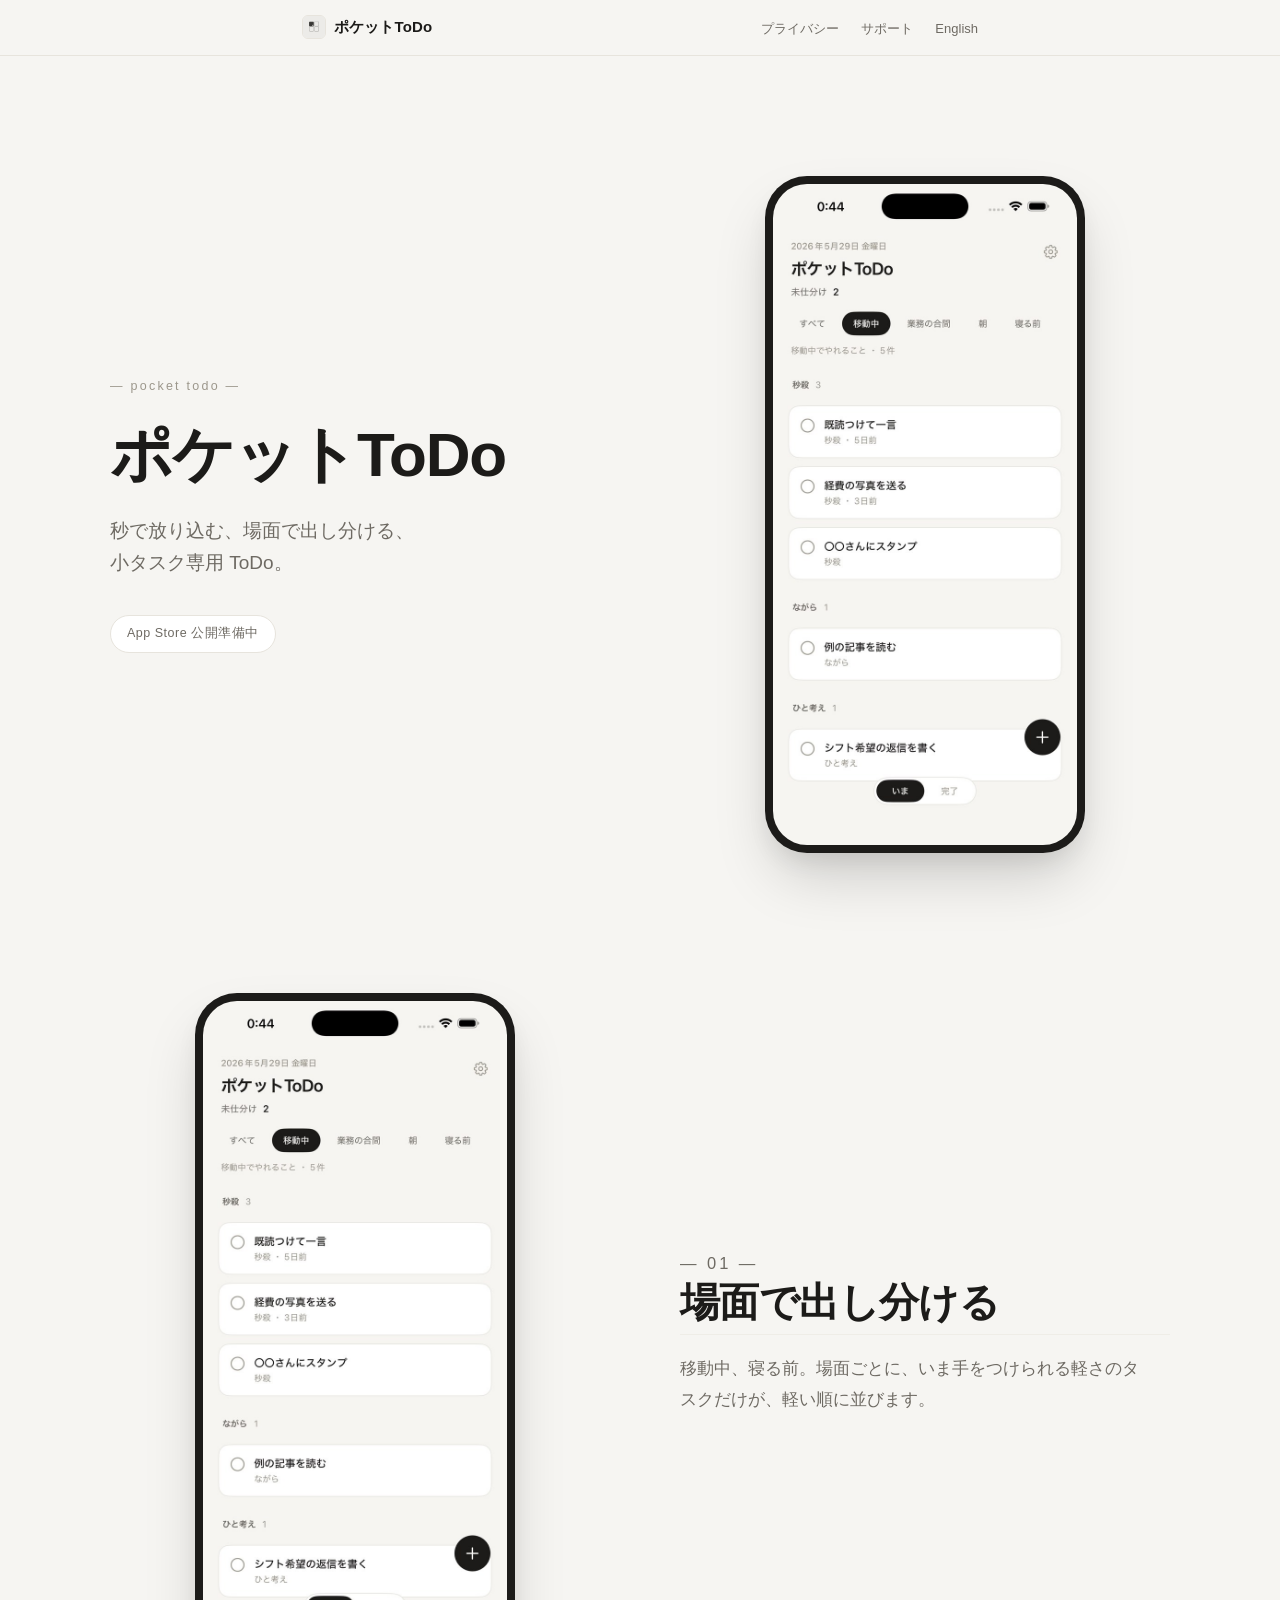
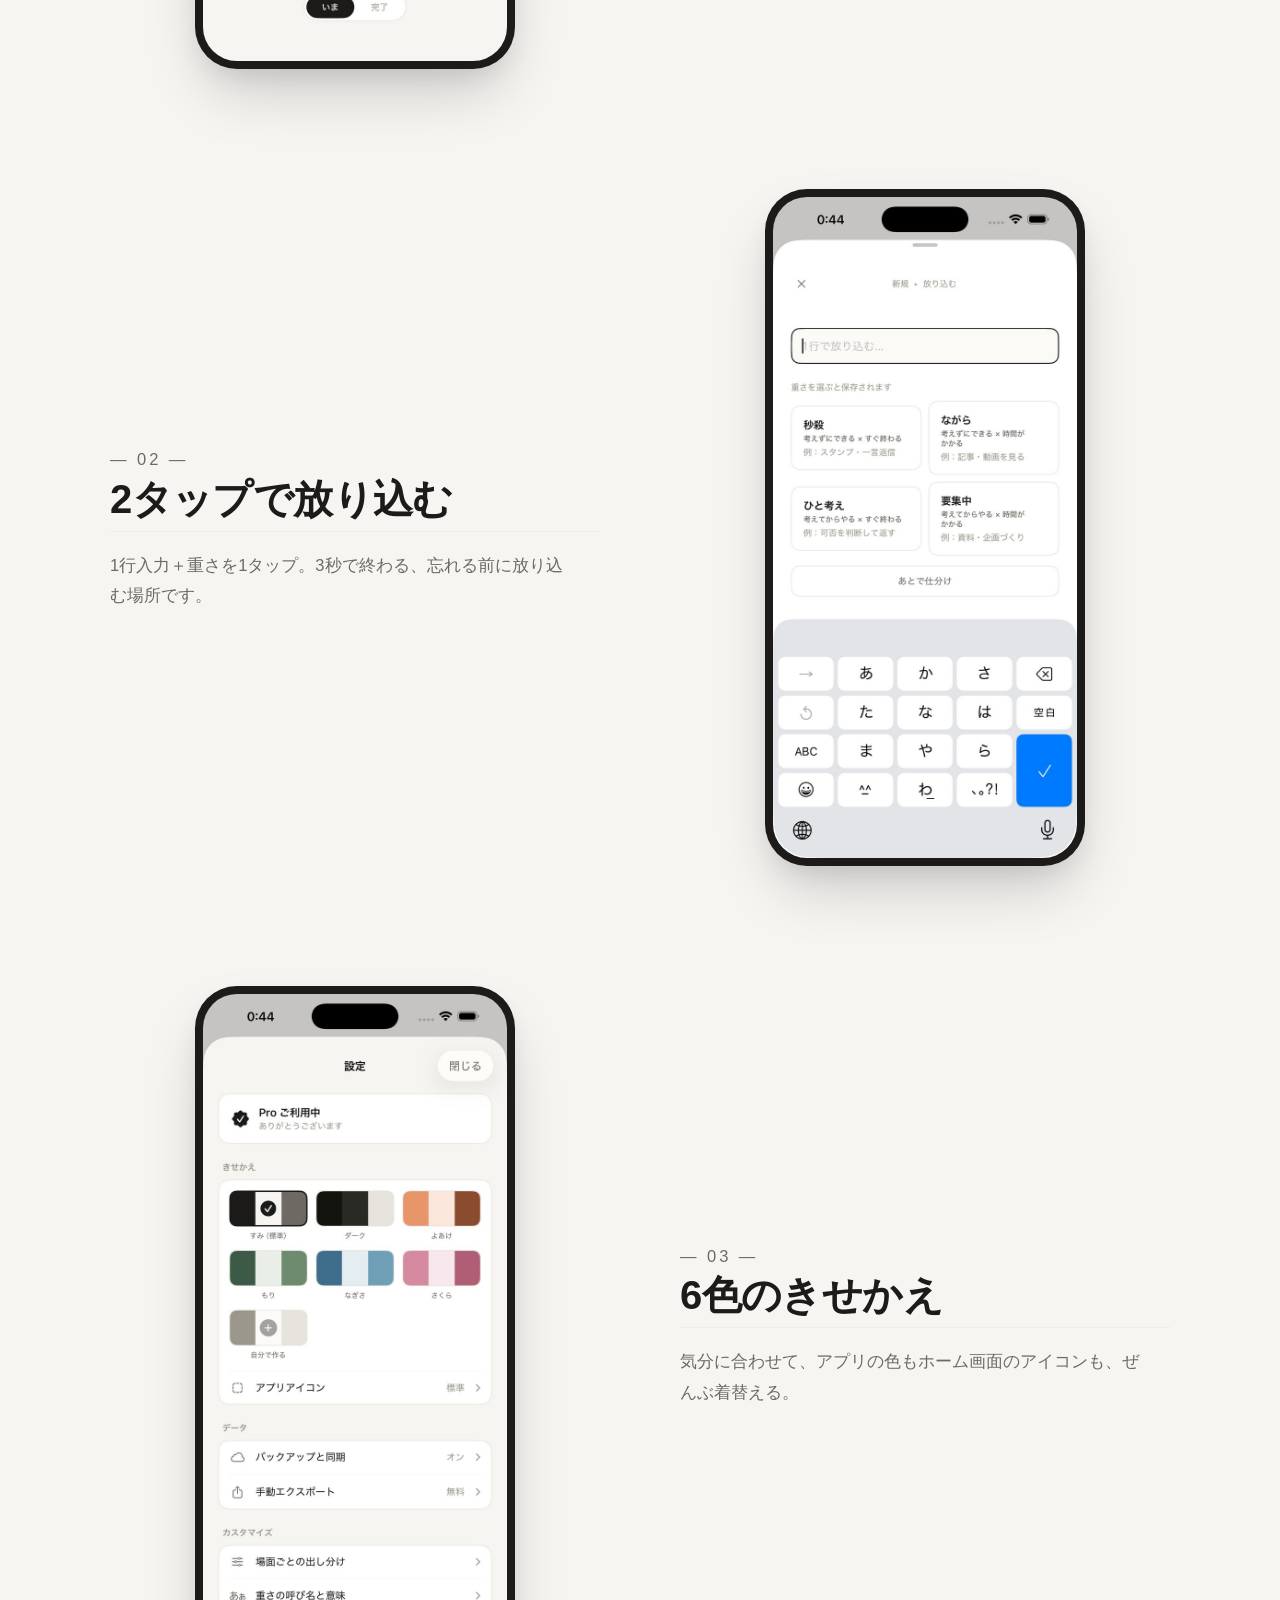
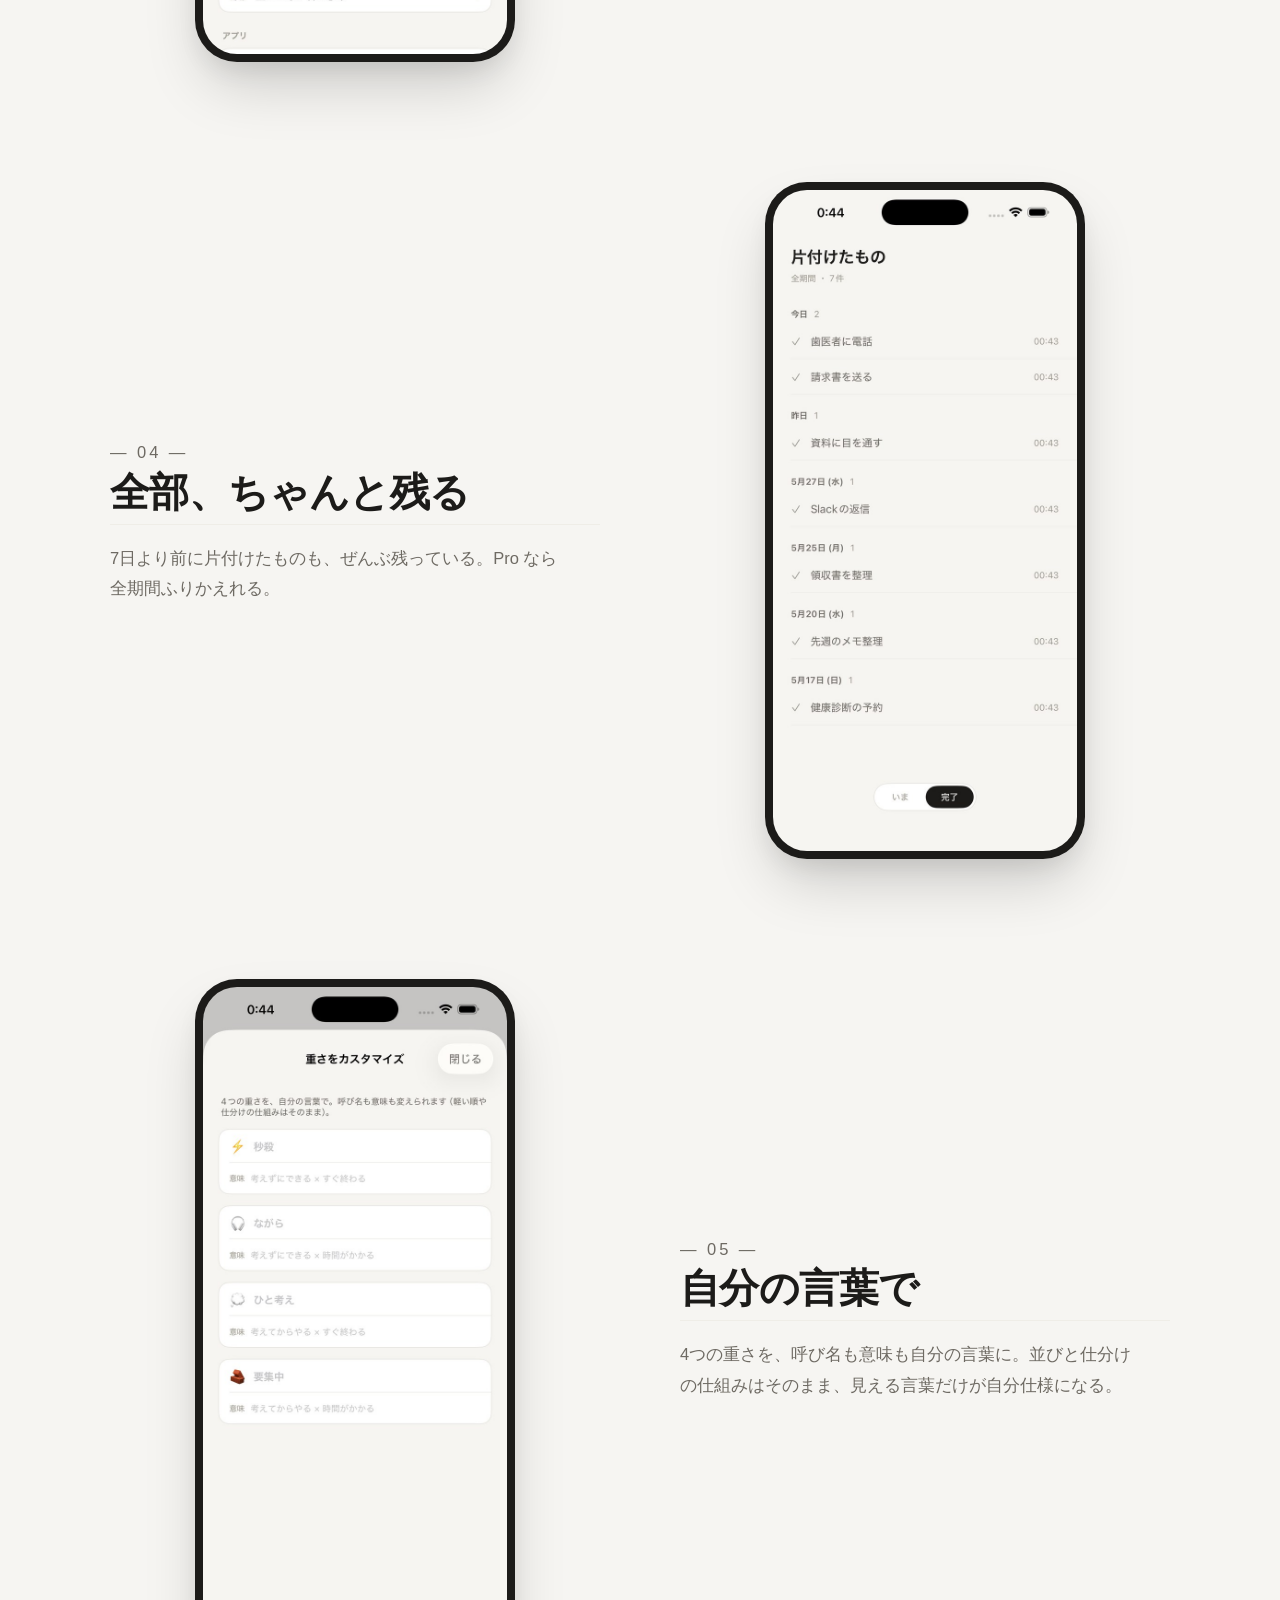
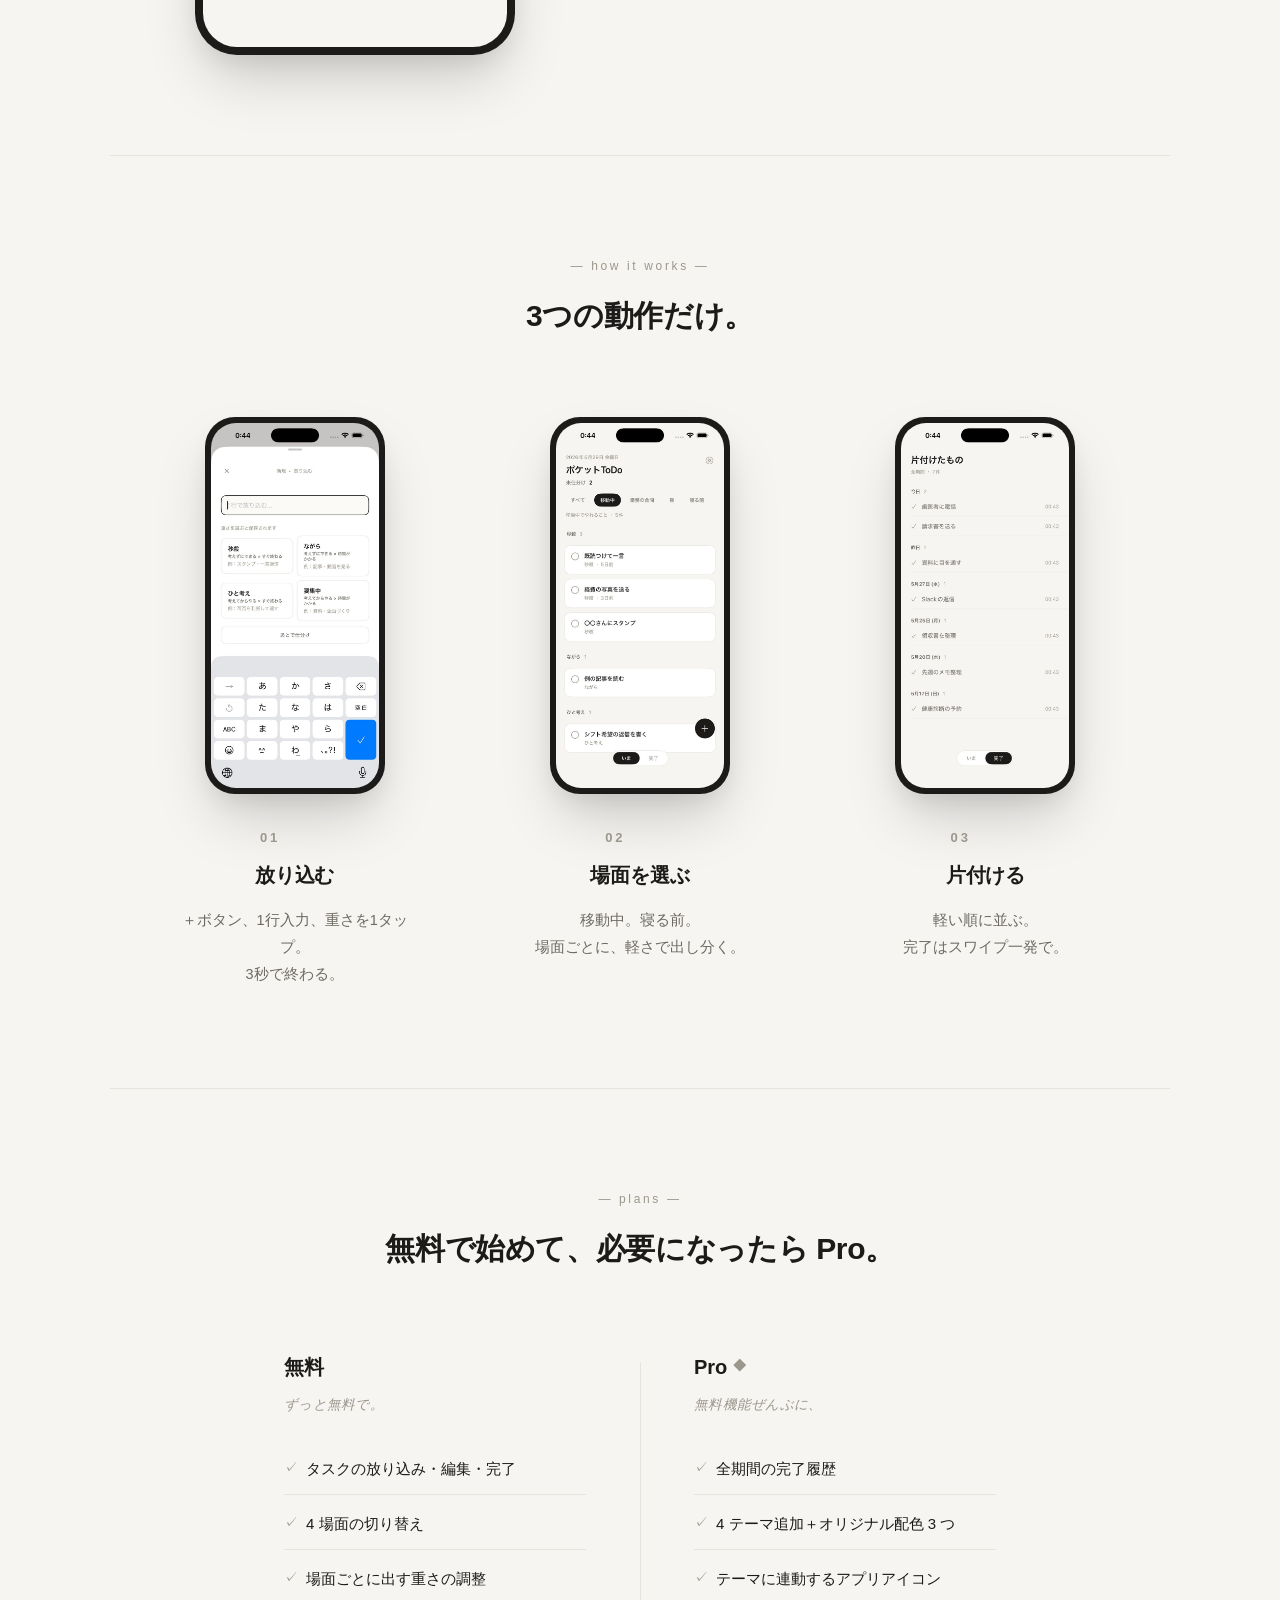
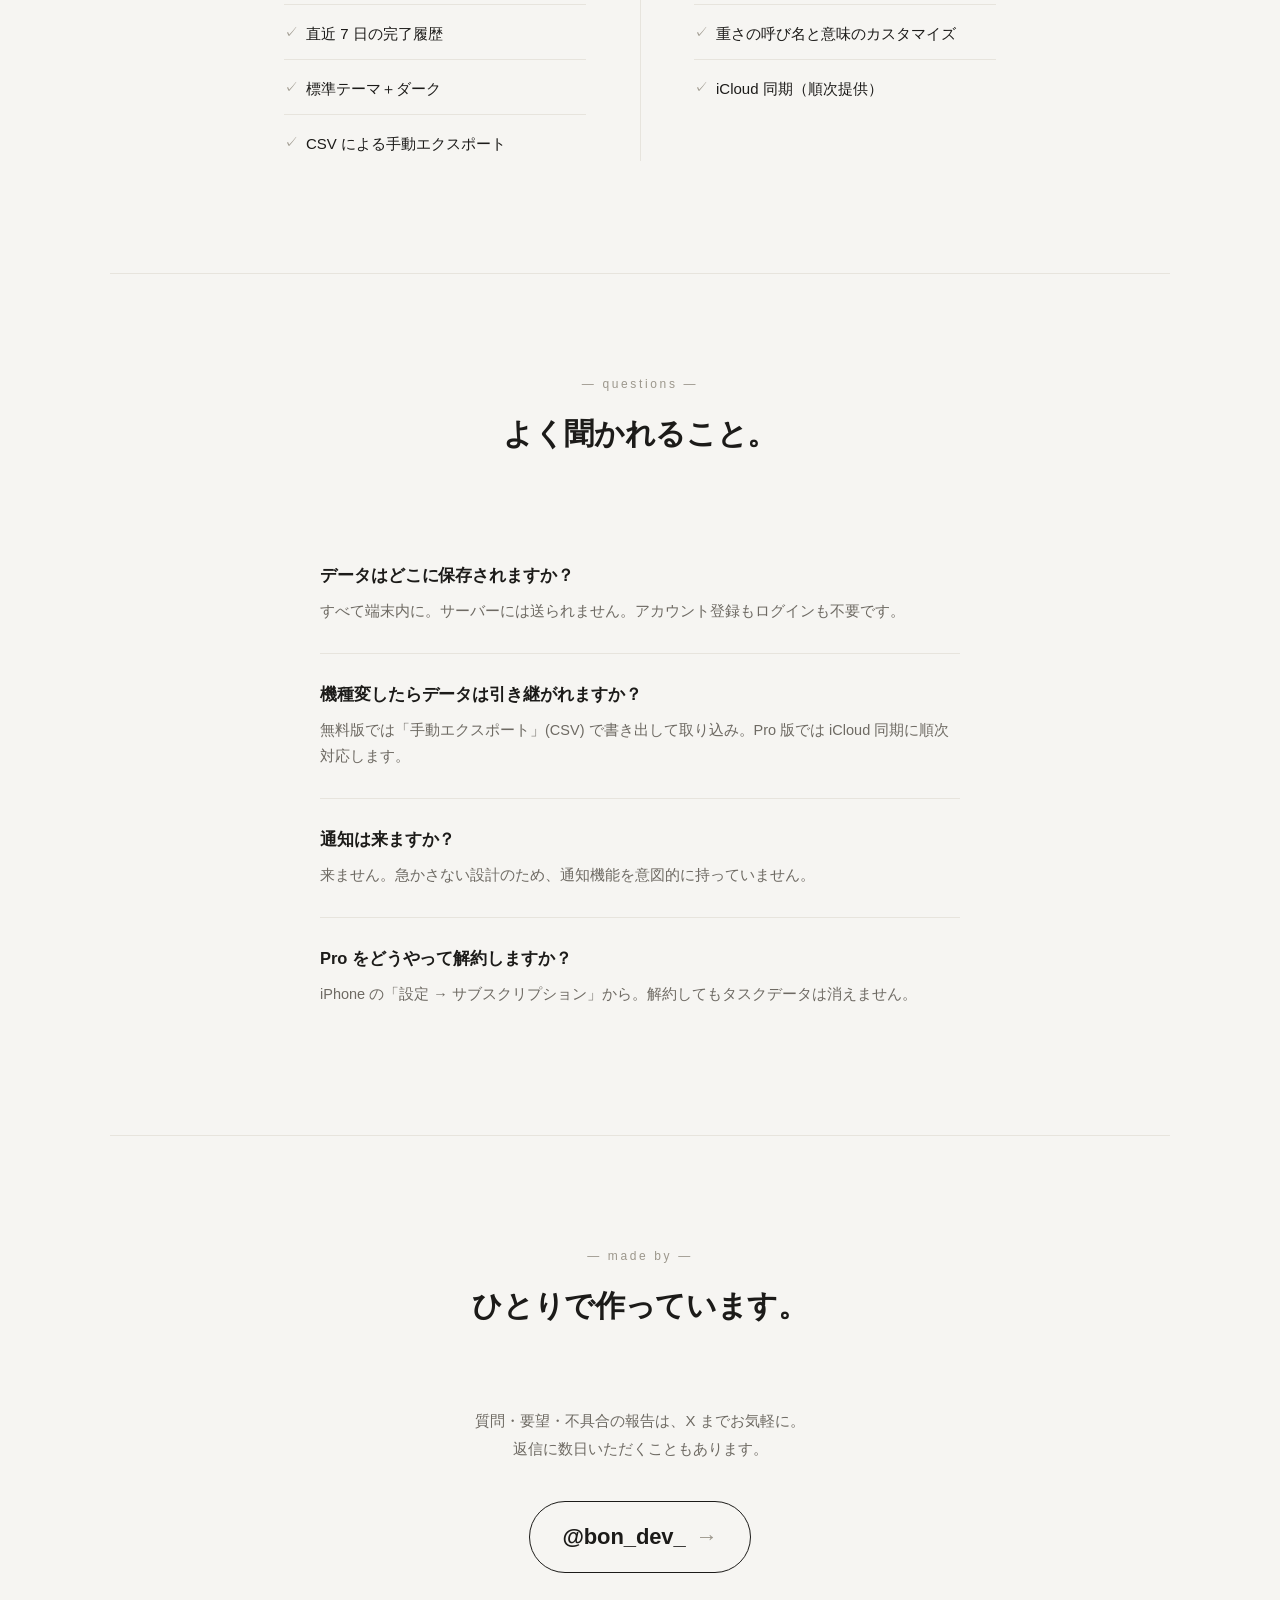
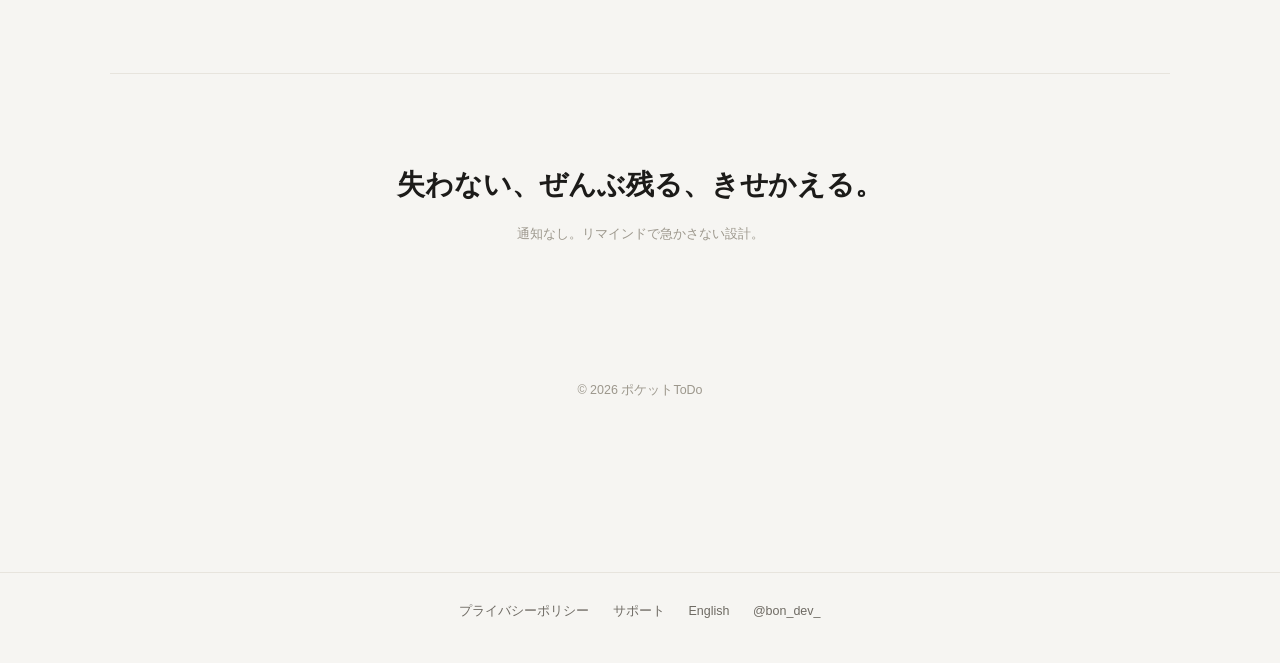
==== commit 14412864: "Refine B per user feedback - How it works: replace kanji numerals (一/二/三) with 01/02/03,   add small" ====
--- a/b/index.html
+++ b/b/index.html
@@ -92,37 +92,48 @@
     </article>
   </section>
 
-  <!-- HOW IT WORKS — 縦のナラティブ -->
+  <!-- HOW IT WORKS — 3パネル（スクショ付き） -->
   <section class="howto-v2">
     <p class="section-mark">—  how it works  —</p>
     <h3 class="section-title-quiet">3つの動作だけ。</h3>
 
-    <ol class="story-steps">
-      <li>
-        <span class="step-n">一</span>
-        <div class="step-body">
-          <h4>放り込む</h4>
-          <p>＋ボタン、1行入力、重さを1タップ。3秒で終わる。</p>
+    <div class="step-panels">
+      <div class="step-panel">
+        <div class="step-phone">
+          <div class="phone-frame phone-small">
+            <img src="../web-screenshots/02-add-open.jpg" alt="">
+          </div>
         </div>
-      </li>
-      <li>
-        <span class="step-n">二</span>
-        <div class="step-body">
-          <h4>場面を選ぶ</h4>
-          <p>移動中。寝る前。場面ごとに、軽さで出し分く。</p>
+        <p class="step-n">01</p>
+        <h4>放り込む</h4>
+        <p>＋ボタン、1行入力、重さを1タップ。<br>3秒で終わる。</p>
+      </div>
+
+      <div class="step-panel">
+        <div class="step-phone">
+          <div class="phone-frame phone-small">
+            <img src="../web-screenshots/01-home-ido.jpg" alt="">
+          </div>
         </div>
-      </li>
-      <li>
-        <span class="step-n">三</span>
-        <div class="step-body">
-          <h4>片付ける</h4>
-          <p>軽い順に並ぶ。完了はスワイプ一発で。</p>
+        <p class="step-n">02</p>
+        <h4>場面を選ぶ</h4>
+        <p>移動中。寝る前。<br>場面ごとに、軽さで出し分く。</p>
+      </div>
+
+      <div class="step-panel">
+        <div class="step-phone">
+          <div class="phone-frame phone-small">
+            <img src="../web-screenshots/04-history-full.jpg" alt="">
+          </div>
         </div>
-      </li>
-    </ol>
-  </section>
-
-  <!-- PLANS — 2列の縦組み（書物見開き） -->
+        <p class="step-n">03</p>
+        <h4>片付ける</h4>
+        <p>軽い順に並ぶ。<br>完了はスワイプ一発で。</p>
+      </div>
+    </div>
+  </section>
+
+  <!-- PLANS — コントラスト改善版 -->
   <section class="plans-v2">
     <p class="section-mark">—  plans  —</p>
     <h3 class="section-title-quiet">無料で始めて、必要になったら Pro。</h3>
@@ -140,7 +151,7 @@
           <li>CSV による手動エクスポート</li>
         </ul>
       </div>
-      <div class="plan-col">
+      <div class="plan-col plan-col-pro">
         <p class="plan-name">Pro</p>
         <p class="plan-lead">無料機能ぜんぶに、</p>
         <ul>
@@ -154,7 +165,7 @@
     </div>
   </section>
 
-  <!-- FAQ — accordionなし、全展開 -->
+  <!-- FAQ -->
   <section class="faq-v2">
     <p class="section-mark">—  questions  —</p>
     <h3 class="section-title-quiet">よく聞かれること。</h3>
@@ -177,6 +188,19 @@
         <p class="qa-a">iPhone の「設定 → サブスクリプション」から。解約してもタスクデータは消えません。</p>
       </div>
     </div>
+  </section>
+
+  <!-- CREATOR — 開発者紹介 -->
+  <section class="creator">
+    <p class="section-mark">—  made by  —</p>
+    <h3 class="section-title-quiet">ひとりで作っています。</h3>
+    <p class="creator-body">
+      質問・要望・不具合の報告は、X までお気軽に。<br>
+      返信に数日いただくこともあります。
+    </p>
+    <a class="creator-x" href="https://x.com/bon_dev_" target="_blank" rel="noopener">
+      @bon_dev_<span class="arrow" aria-hidden="true">  →</span>
+    </a>
   </section>
 
   <!-- PHILOSOPHY -->
@@ -186,7 +210,7 @@
   </section>
 
   <p class="fine" style="margin-top:64px;text-align:center">
-    開発・お問い合わせ <a href="https://x.com/bon_dev_" target="_blank" rel="noopener">@bon_dev_</a>
+    &copy; 2026 ポケットToDo
   </p>
 </main>
 
@@ -194,8 +218,7 @@
   <a href="../privacy.html">プライバシーポリシー</a>
   <a href="../support.html">サポート</a>
   <a href="../en/">English</a>
-  <a href="https://x.com/bon_dev_" target="_blank" rel="noopener">X</a>
-  <p style="margin-top:16px">&copy; 2026 ポケットToDo</p>
+  <a href="https://x.com/bon_dev_" target="_blank" rel="noopener">@bon_dev_</a>
 </footer>
 </body>
 </html>
--- a/styles.css
+++ b/styles.css
@@ -331,48 +331,54 @@
   color: var(--ink);
 }
 
-/* HOW IT WORKS v3 — 縦のナラティブ */
+/* HOW IT WORKS v4 — 3パネル（スクショ付き） */
 .howto-v2 {
   padding: 100px 0;
   border-top: 1px solid var(--hairline);
 }
-.story-steps {
-  list-style: none;
-  padding: 0;
-  margin: 0 auto;
-  max-width: 640px;
-}
-.story-steps li {
+.step-panels {
   display: grid;
-  grid-template-columns: 80px 1fr;
-  gap: 40px;
-  align-items: baseline;
-  padding: 32px 0;
-  border-bottom: 1px solid var(--hairline);
-}
-.story-steps li:last-child {
-  border-bottom: none;
-}
-.story-steps .step-n {
-  font-size: 24px;
-  color: var(--ink3);
-  font-family: -apple-system, "Hiragino Mincho ProN", serif;
-  letter-spacing: 0.1em;
-  font-weight: 400;
+  grid-template-columns: repeat(3, 1fr);
+  gap: 56px;
+  max-width: 980px;
+  margin: 0 auto;
+}
+.step-panel {
   text-align: center;
 }
-.story-steps h4 {
-  font-size: 19px;
-  font-weight: 700;
+.step-phone {
+  margin-bottom: 32px;
+  display: flex;
+  justify-content: center;
+}
+.phone-small {
+  max-width: 180px !important;
+  padding: 6px !important;
+  border-radius: 30px !important;
+}
+.phone-small img {
+  border-radius: 25px !important;
+}
+.step-panel .step-n {
+  font-size: 13px;
+  font-weight: 600;
+  color: var(--ink3);
   margin: 0 0 8px;
+  letter-spacing: 0.22em;
+}
+.step-panel h4 {
+  font-size: 20px;
+  font-weight: 700;
+  margin: 0 0 14px;
   color: var(--ink);
   letter-spacing: -0.01em;
 }
-.story-steps p {
+.step-panel p {
   font-size: 14.5px;
   color: var(--ink2);
   line-height: 1.85;
-  margin: 0;
+  margin: 0 auto;
+  max-width: 240px;
 }
 
 /* PLANS v3 — 2列の縦組み、間にハイライン */
@@ -398,20 +404,28 @@
   background: var(--hairline);
 }
 .plan-col {
-  padding: 0 20px;
+  padding: 0 24px;
 }
 .plan-name {
-  font-size: 18px;
-  font-weight: 700;
-  color: var(--ink);
-  margin: 0 0 6px;
-  letter-spacing: 0.02em;
+  font-size: 20px;
+  font-weight: 700;
+  color: var(--ink);
+  margin: 0 0 8px;
+  letter-spacing: -0.005em;
+}
+.plan-col-pro .plan-name::after {
+  content: " ◆";
+  color: var(--ink3);
+  font-size: 13px;
+  vertical-align: 4px;
+  margin-left: 2px;
 }
 .plan-lead {
   font-size: 13.5px;
   color: var(--ink3);
-  margin: 0 0 26px;
+  margin: 0 0 28px;
   letter-spacing: 0.02em;
+  font-style: italic;
 }
 .plan-col ul {
   list-style: none;
@@ -419,11 +433,21 @@
   margin: 0;
 }
 .plan-col li {
-  padding: 11px 0;
-  font-size: 14.5px;
-  color: var(--ink2);
-  line-height: 1.55;
-  border-bottom: 1px solid var(--divider);
+  padding: 13px 0 13px 22px;
+  font-size: 15px;
+  color: var(--ink);
+  line-height: 1.6;
+  border-bottom: 1px solid var(--hairline);
+  position: relative;
+}
+.plan-col li::before {
+  content: "✓";
+  position: absolute;
+  left: 0;
+  top: 13px;
+  color: var(--ink3);
+  font-weight: 500;
+  font-size: 13.5px;
 }
 .plan-col li:last-child {
   border-bottom: none;
@@ -460,13 +484,55 @@
   margin: 0;
 }
 
-/* レスポンシブ v3 */
+/* CREATOR セクション */
+.creator {
+  padding: 110px 0 100px;
+  border-top: 1px solid var(--hairline);
+  text-align: center;
+}
+.creator-body {
+  font-size: 15px;
+  color: var(--ink2);
+  margin: 0 0 38px;
+  line-height: 1.85;
+}
+.creator-x {
+  display: inline-block;
+  font-size: 22px;
+  font-weight: 700;
+  color: var(--ink);
+  text-decoration: none;
+  letter-spacing: -0.005em;
+  padding: 16px 32px;
+  border: 1.5px solid var(--ink);
+  border-radius: 999px;
+  transition: background-color 0.22s ease, color 0.22s ease;
+}
+.creator-x:hover {
+  background: var(--ink);
+  color: var(--bg);
+}
+.creator-x .arrow {
+  color: var(--ink3);
+  font-weight: 400;
+  margin-left: 4px;
+  transition: color 0.22s ease;
+}
+.creator-x:hover .arrow {
+  color: var(--bg);
+}
+
+/* レスポンシブ v3/v4 */
 @media (max-width: 880px) {
   .section-title-quiet { font-size: 24px; margin-bottom: 56px; }
-  .howto-v2, .plans-v2, .faq-v2 { padding: 70px 0; }
+  .howto-v2, .plans-v2, .faq-v2, .creator { padding: 70px 0; }
+  .step-panels {
+    grid-template-columns: 1fr;
+    gap: 70px;
+  }
   .plan-cols {
     grid-template-columns: 1fr;
-    gap: 40px;
+    gap: 50px;
   }
   .plan-cols::before {
     top: 50%;
@@ -475,10 +541,11 @@
     right: 12px;
     width: auto;
     height: 1px;
-  }
-  .story-steps li {
-    grid-template-columns: 50px 1fr;
-    gap: 24px;
+    transform: translateY(-50%);
+  }
+  .creator-x {
+    font-size: 19px;
+    padding: 14px 26px;
   }
 }
 
